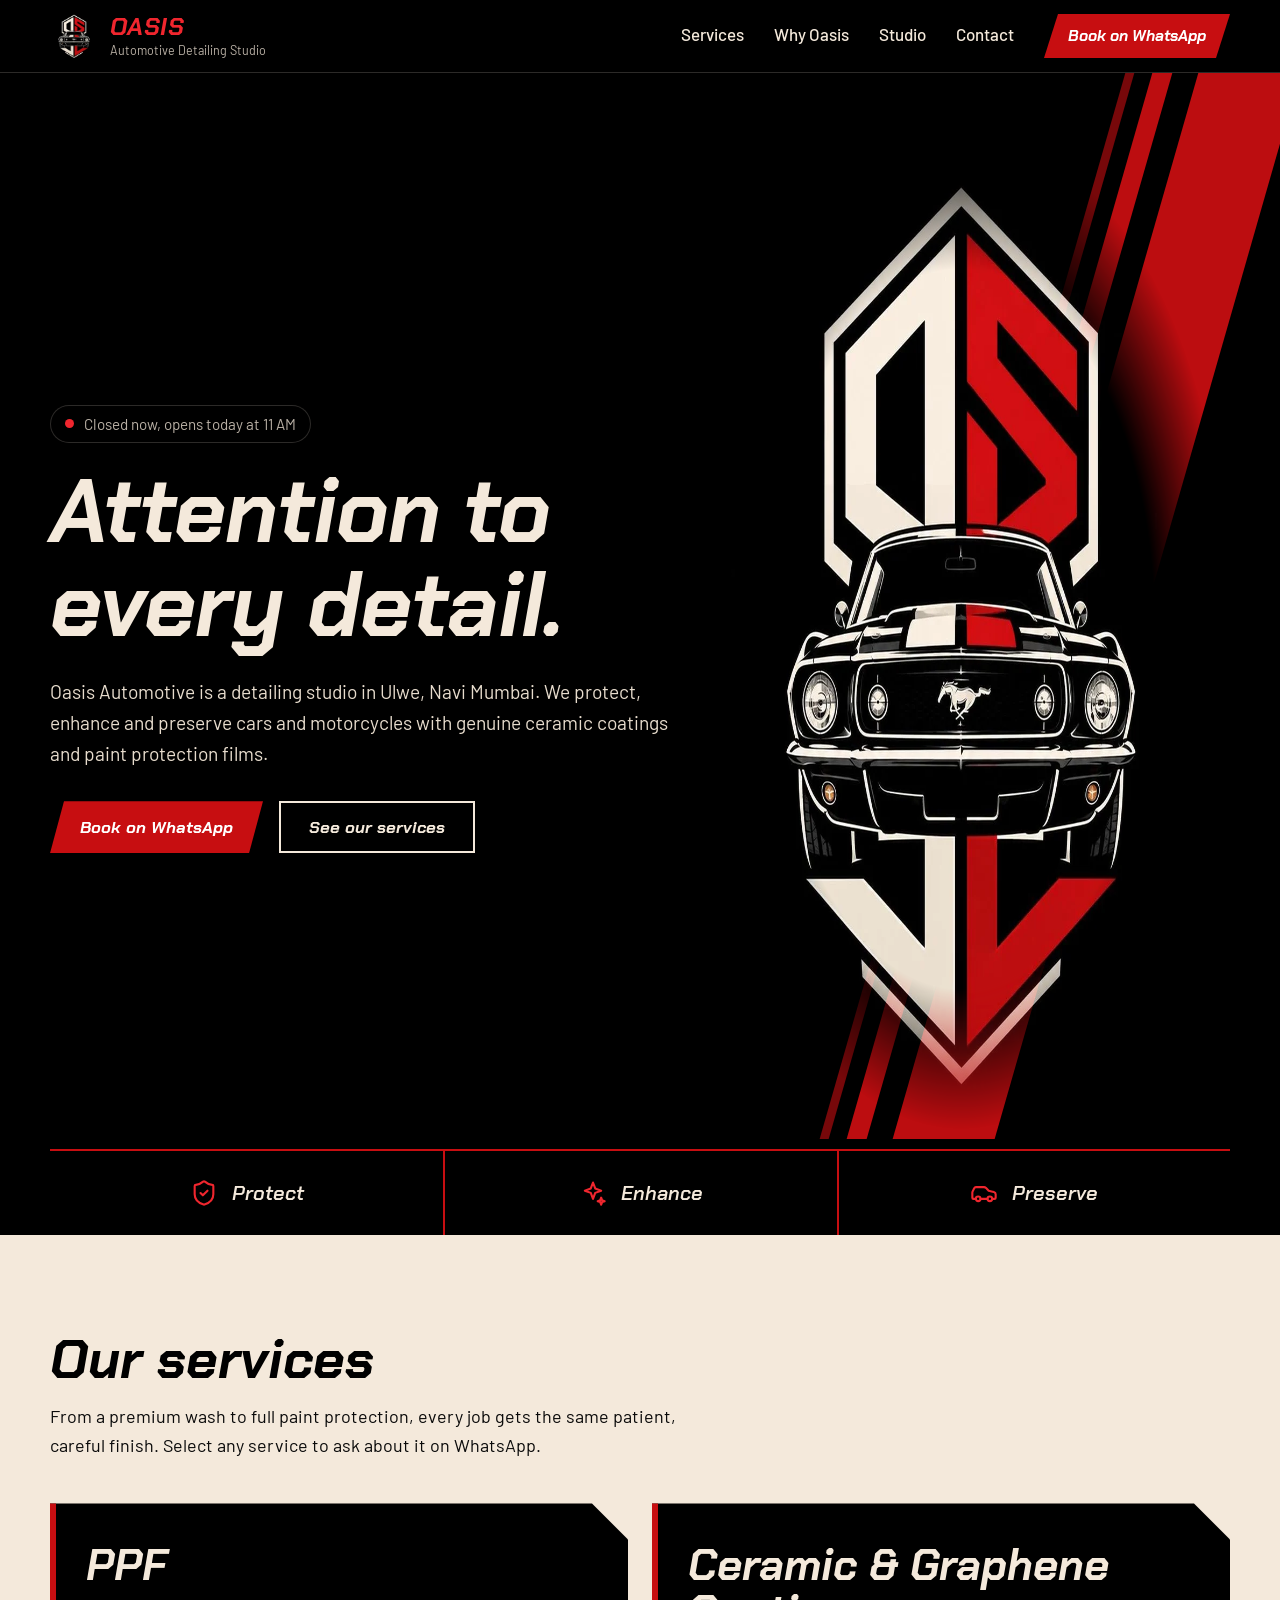
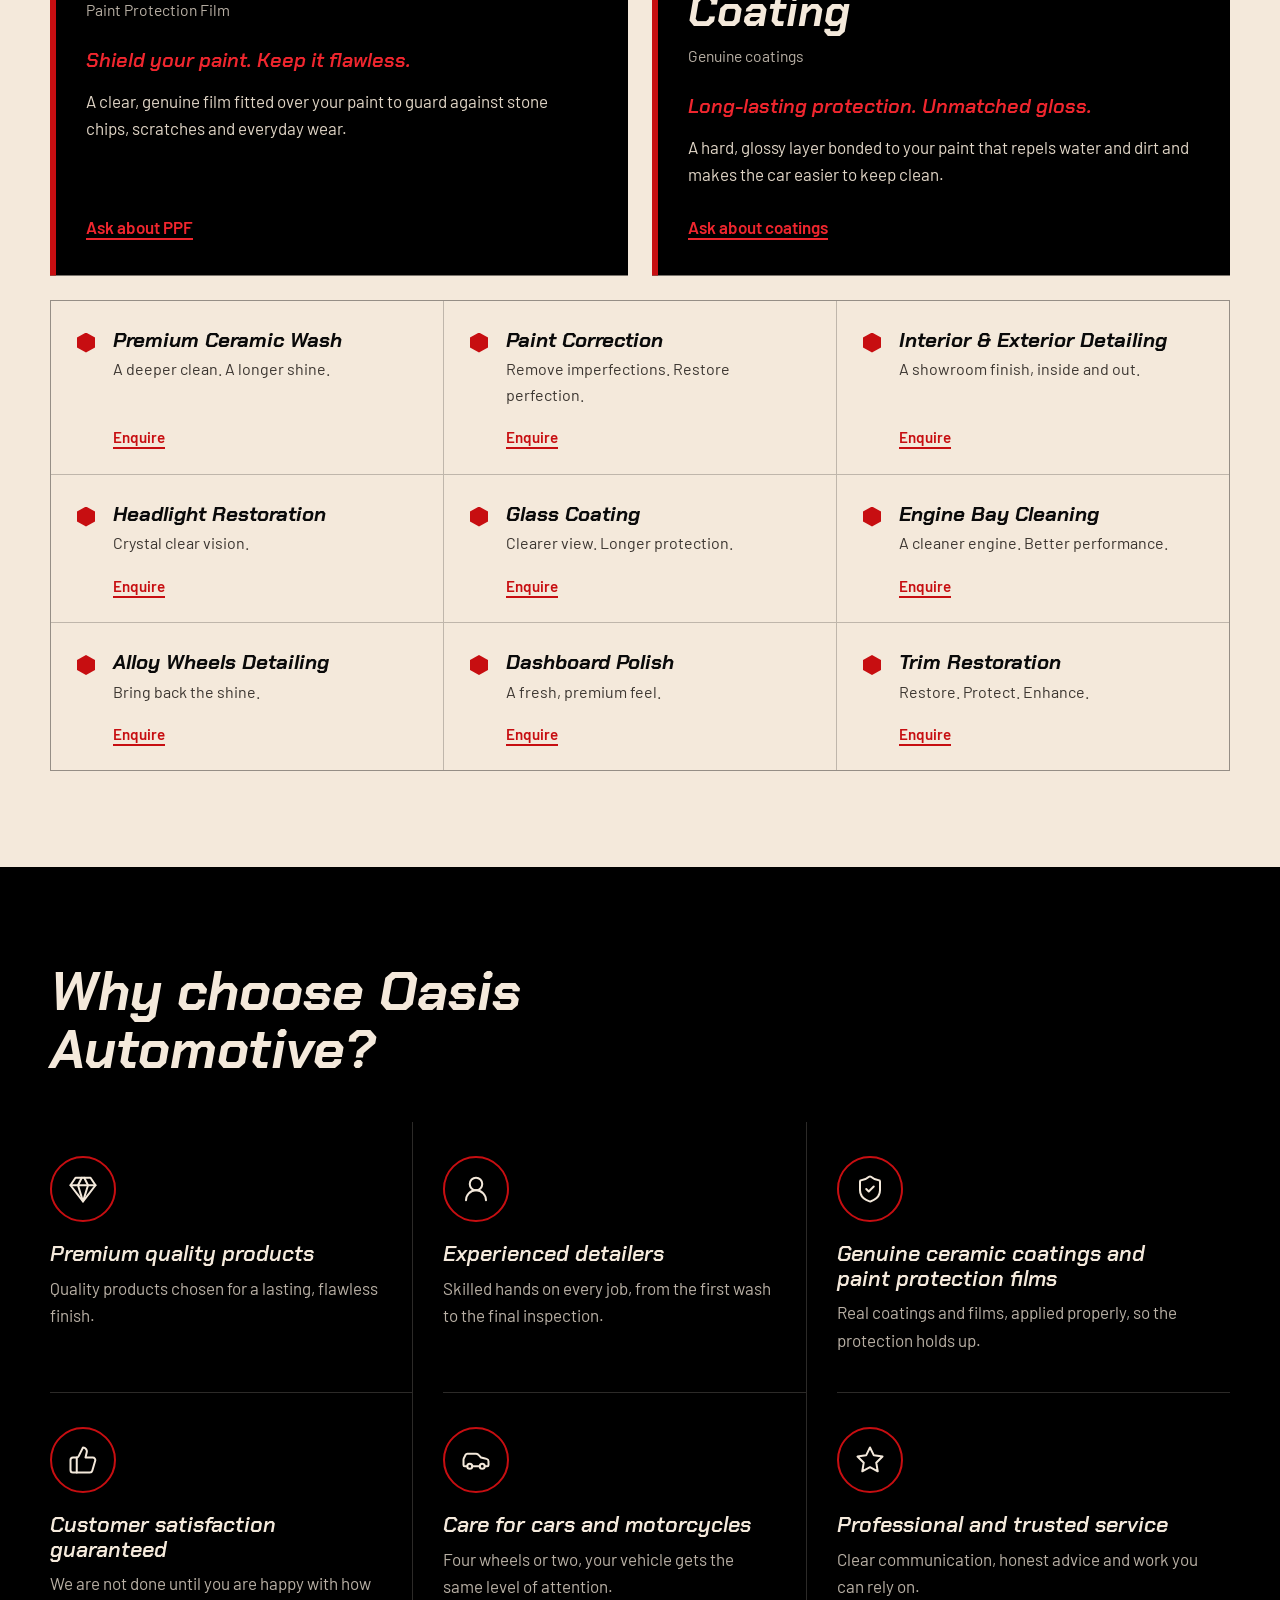
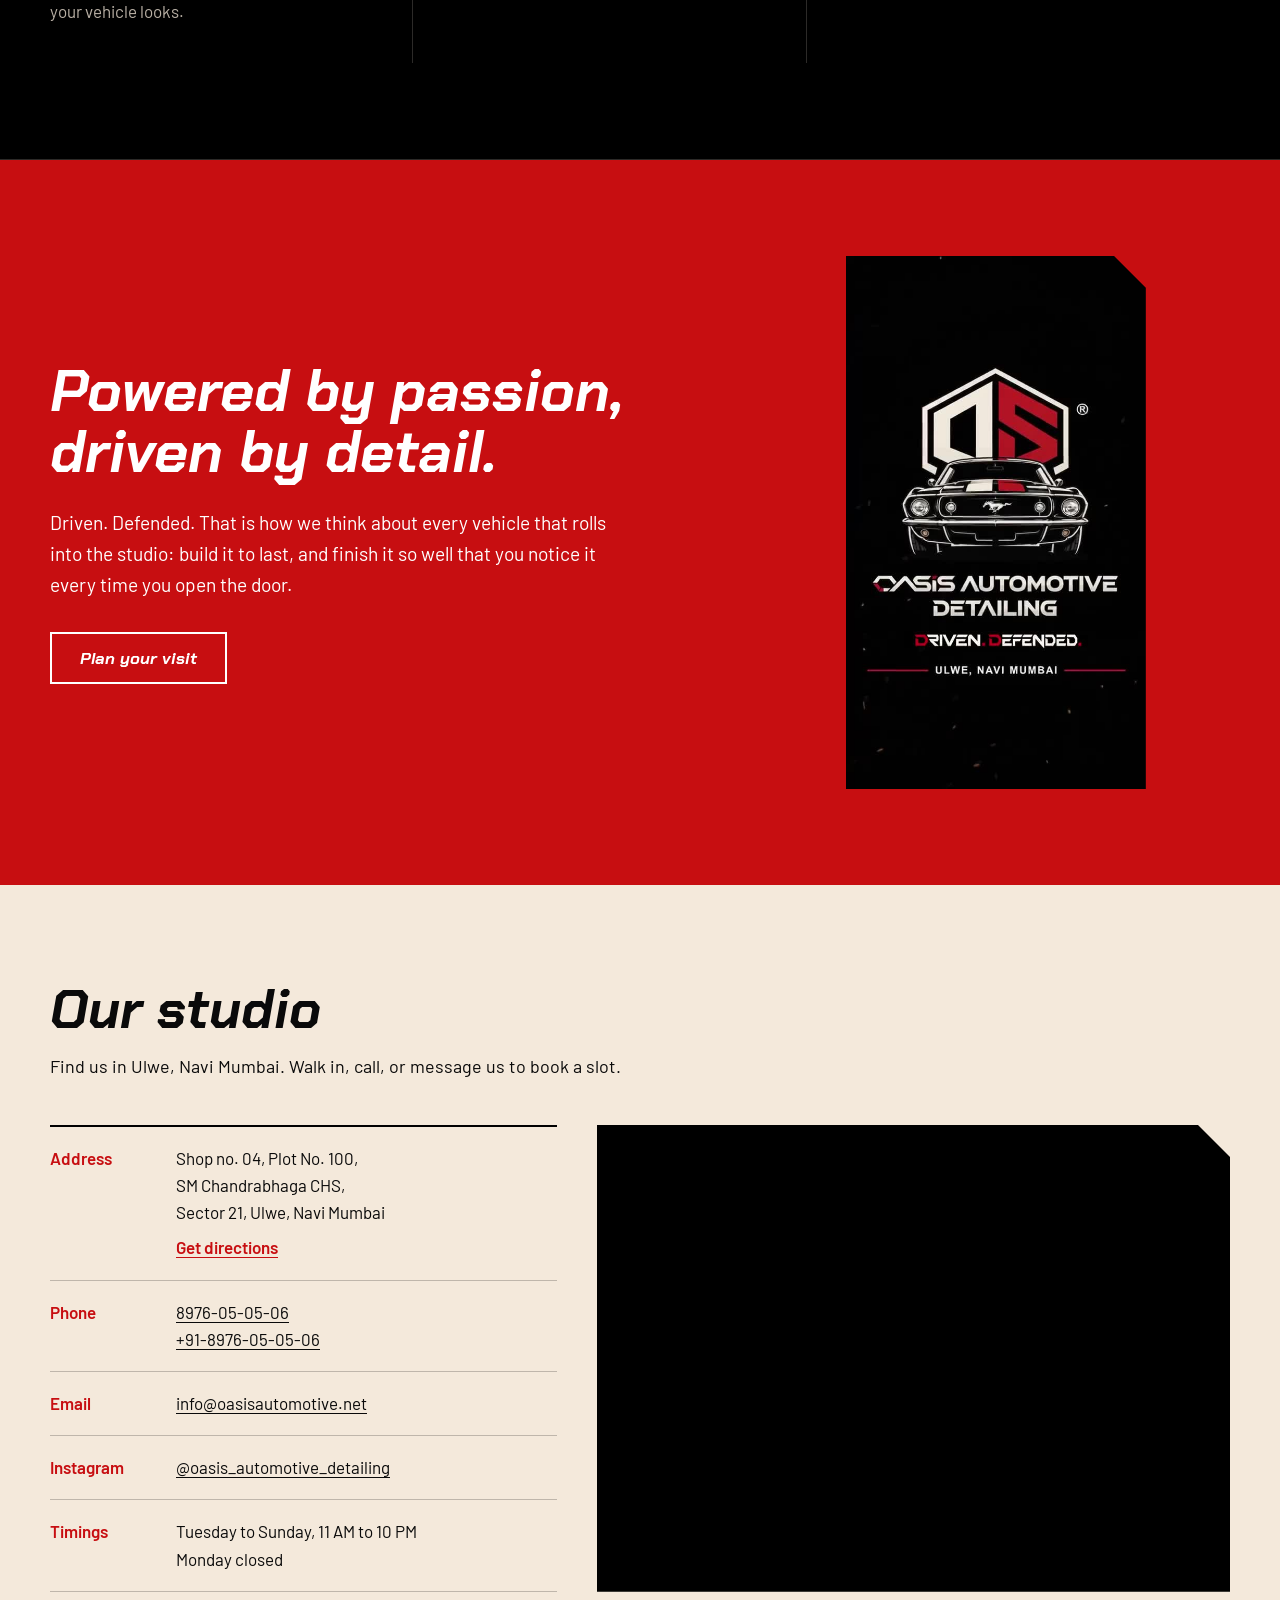
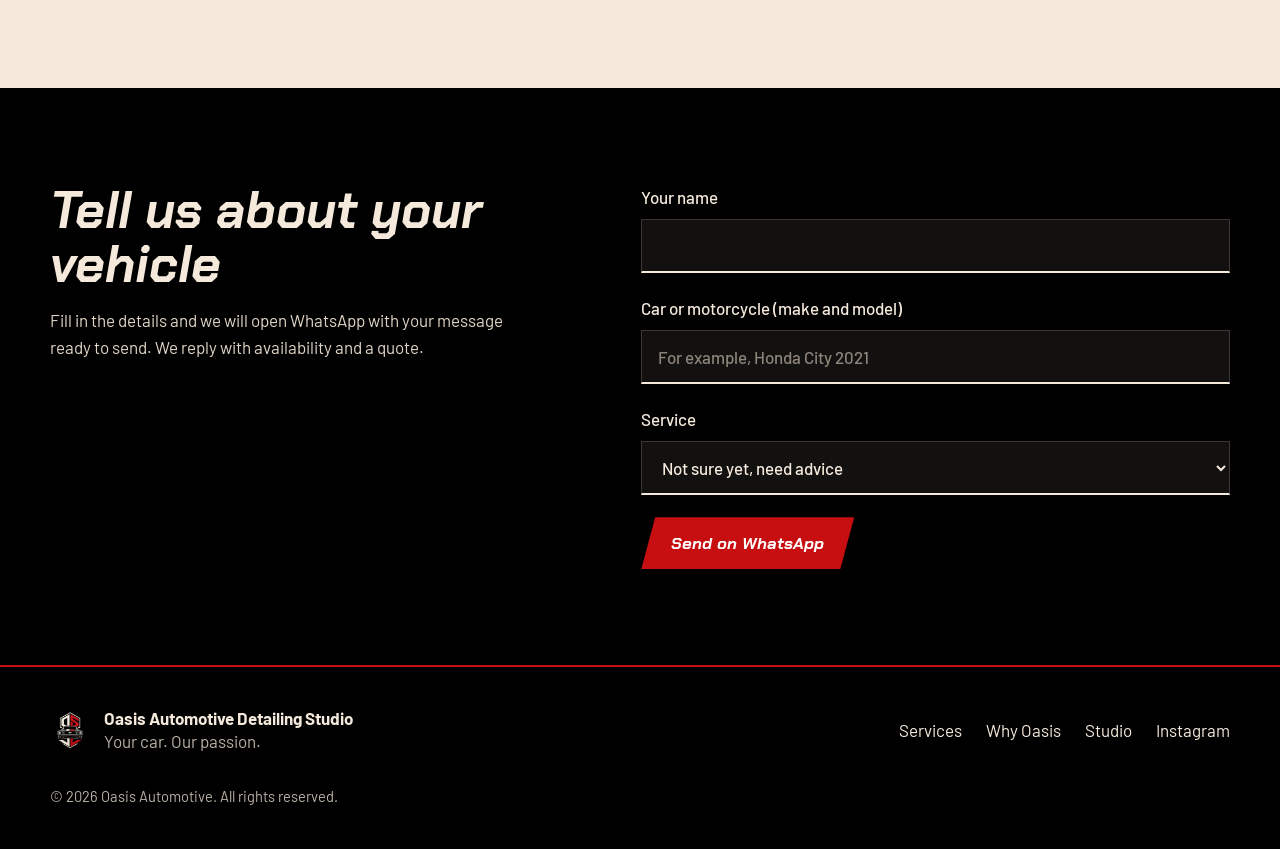
==== index.html @ e8b64944 "Launch Oasis Automotive website" ====
<!DOCTYPE html>
<html lang="en">
<head>
<meta charset="utf-8">
<meta name="viewport" content="width=device-width, initial-scale=1">
<title>Oasis Automotive Detailing Studio | PPF, Ceramic Coating &amp; Car Detailing in Ulwe, Navi Mumbai</title>
<meta name="description" content="Oasis Automotive is a car and motorcycle detailing studio in Ulwe, Navi Mumbai. Paint protection film, ceramic and graphene coating, paint correction, premium ceramic wash and more.">
<meta name="theme-color" content="#000000">
<link rel="canonical" href="https://ecomaura.github.io/oasisauto/">

<meta property="og:type" content="website">
<meta property="og:title" content="Oasis Automotive Detailing Studio, Ulwe, Navi Mumbai">
<meta property="og:description" content="Driven. Defended. PPF, ceramic and graphene coating, paint correction and complete car detailing.">
<meta property="og:image" content="https://ecomaura.github.io/oasisauto/assets/og-image.jpg">
<meta property="og:url" content="https://ecomaura.github.io/oasisauto/">
<meta name="twitter:card" content="summary_large_image">

<link rel="icon" href="favicon.ico" sizes="48x48">
<link rel="icon" type="image/png" sizes="32x32" href="assets/icon-32.png">
<link rel="apple-touch-icon" href="assets/icon-180.png">

<link rel="preconnect" href="https://fonts.googleapis.com">
<link rel="preconnect" href="https://fonts.gstatic.com" crossorigin>
<link href="https://fonts.googleapis.com/css2?family=Barlow:wght@400;500;600&family=Chakra+Petch:ital,wght@0,600;0,700;1,600;1,700&display=swap" rel="stylesheet">
<link rel="stylesheet" href="css/style.css">

<script type="application/ld+json">
{
  "@context": "https://schema.org",
  "@type": "AutoRepair",
  "name": "Oasis Automotive Detailing Studio",
  "image": "https://ecomaura.github.io/oasisauto/assets/og-image.jpg",
  "url": "https://ecomaura.github.io/oasisauto/",
  "telephone": "+918976050506",
  "email": "info@oasisautomotive.net",
  "slogan": "Driven. Defended.",
  "address": {
    "@type": "PostalAddress",
    "streetAddress": "Shop no. 04, Plot No. 100, SM Chandrabhaga CHS, Sector 21",
    "addressLocality": "Ulwe, Navi Mumbai",
    "addressCountry": "IN"
  },
  "openingHoursSpecification": [{
    "@type": "OpeningHoursSpecification",
    "dayOfWeek": ["Tuesday","Wednesday","Thursday","Friday","Saturday","Sunday"],
    "opens": "11:00",
    "closes": "22:00"
  }],
  "sameAs": ["https://www.instagram.com/oasis_automotive_detailing"]
}
</script>
</head>

<body>
<a class="skip" href="#main">Skip to content</a>

<header class="site-header" id="top">
  <div class="wrap bar">
    <a class="brand" href="#top" aria-label="Oasis Automotive Detailing Studio, home">
      <img src="assets/logo-mark.webp" width="48" height="48" alt="">
      <span class="brand-text">
        <span class="brand-name">Oasis</span>
        <span class="brand-sub">Automotive Detailing Studio</span>
      </span>
    </a>

    <button class="menu-btn" aria-expanded="false" aria-controls="nav">
      <span class="sr">Menu</span><i></i><i></i><i></i>
    </button>

    <nav id="nav" class="nav" aria-label="Main">
      <a href="#services">Services</a>
      <a href="#why">Why Oasis</a>
      <a href="#studio">Studio</a>
      <a href="#contact">Contact</a>
      <a class="btn btn-red btn-sm" data-wa href="https://wa.me/918976050506">Book on WhatsApp</a>
    </nav>
  </div>
</header>

<main id="main">

<!-- HERO -->
<section class="hero">
  <div class="hero-stripes" aria-hidden="true"><i></i><i></i><i></i></div>
  <div class="wrap hero-grid">
    <div class="hero-copy">
      <p class="status" id="status" aria-live="polite"><span class="dot"></span><span id="status-text">Tue to Sun, 11 AM to 10 PM</span></p>
      <h1>Attention to every detail.</h1>
      <p class="lead">Oasis Automotive is a detailing studio in Ulwe, Navi Mumbai. We protect, enhance and preserve cars and motorcycles with genuine ceramic coatings and paint protection films.</p>
      <div class="cta-row">
        <a class="btn btn-red" data-wa href="https://wa.me/918976050506">Book on WhatsApp</a>
        <a class="btn btn-ghost" href="#services">See our services</a>
      </div>
    </div>
    <div class="hero-art">
      <img src="assets/logo-vertical.webp" width="1000" height="1000" alt="Oasis Automotive logo: the letters O and S in a hexagon above a classic muscle car" fetchpriority="high">
    </div>
  </div>

  <div class="wrap">
    <ul class="pillars" aria-label="What we do">
      <li><svg viewBox="0 0 24 24" aria-hidden="true"><path d="M20 13c0 5-3.5 7.5-7.66 8.95a1 1 0 0 1-.67-.01C7.5 20.5 4 18 4 13V6a1 1 0 0 1 1-1c2 0 4.5-1.2 6.24-2.72a1.17 1.17 0 0 1 1.52 0C14.51 3.81 17 5 19 5a1 1 0 0 1 1 1z"/><path d="m9 12 2 2 4-4"/></svg>Protect</li>
      <li><svg viewBox="0 0 24 24" aria-hidden="true"><path d="M12 3l1.9 5.1L19 10l-5.1 1.9L12 17l-1.9-5.1L5 10l5.1-1.9z"/><path d="M19 16l.8 2.2L22 19l-2.2.8L19 22l-.8-2.2L16 19l2.2-.8z"/></svg>Enhance</li>
      <li><svg viewBox="0 0 24 24" aria-hidden="true"><path d="M19 17h2c.6 0 1-.4 1-1v-3c0-.9-.7-1.7-1.5-1.9C18.7 10.6 16 10 16 10s-1.3-1.4-2.2-2.3c-.5-.4-1.1-.7-1.8-.7H5c-.6 0-1.1.4-1.4.9l-1.4 2.9A3.7 3.7 0 0 0 2 12v4c0 .6.4 1 1 1h2"/><circle cx="7" cy="17" r="2"/><circle cx="17" cy="17" r="2"/><path d="M9 17h6"/></svg>Preserve</li>
    </ul>
  </div>
</section>

<!-- SERVICES -->
<section class="services" id="services">
  <div class="wrap">
    <div class="section-head">
      <h2>Our services</h2>
      <p>From a premium wash to full paint protection, every job gets the same patient, careful finish. Select any service to ask about it on WhatsApp.</p>
    </div>

    <div class="flagships">
      <a class="flag" data-service="PPF (Paint Protection Film)" href="https://wa.me/918976050506">
        <h3>PPF</h3>
        <p class="flag-sub">Paint Protection Film</p>
        <p class="flag-tag">Shield your paint. Keep it flawless.</p>
        <p class="flag-body">A clear, genuine film fitted over your paint to guard against stone chips, scratches and everyday wear.</p>
        <span class="enquire">Ask about PPF</span>
      </a>
      <a class="flag" data-service="Ceramic & Graphene Coating" href="https://wa.me/918976050506">
        <h3>Ceramic &amp; Graphene Coating</h3>
        <p class="flag-sub">Genuine coatings</p>
        <p class="flag-tag">Long-lasting protection. Unmatched gloss.</p>
        <p class="flag-body">A hard, glossy layer bonded to your paint that repels water and dirt and makes the car easier to keep clean.</p>
        <span class="enquire">Ask about coatings</span>
      </a>
    </div>

    <ul class="svc-list">
      <li><a data-service="Premium Ceramic Wash" href="https://wa.me/918976050506"><span class="hex"></span><span class="svc-name">Premium Ceramic Wash</span><span class="svc-tag">A deeper clean. A longer shine.</span><span class="enquire">Enquire</span></a></li>
      <li><a data-service="Paint Correction" href="https://wa.me/918976050506"><span class="hex"></span><span class="svc-name">Paint Correction</span><span class="svc-tag">Remove imperfections. Restore perfection.</span><span class="enquire">Enquire</span></a></li>
      <li><a data-service="Interior & Exterior Detailing" href="https://wa.me/918976050506"><span class="hex"></span><span class="svc-name">Interior &amp; Exterior Detailing</span><span class="svc-tag">A showroom finish, inside and out.</span><span class="enquire">Enquire</span></a></li>
      <li><a data-service="Headlight Restoration" href="https://wa.me/918976050506"><span class="hex"></span><span class="svc-name">Headlight Restoration</span><span class="svc-tag">Crystal clear vision.</span><span class="enquire">Enquire</span></a></li>
      <li><a data-service="Glass Coating" href="https://wa.me/918976050506"><span class="hex"></span><span class="svc-name">Glass Coating</span><span class="svc-tag">Clearer view. Longer protection.</span><span class="enquire">Enquire</span></a></li>
      <li><a data-service="Engine Bay Cleaning" href="https://wa.me/918976050506"><span class="hex"></span><span class="svc-name">Engine Bay Cleaning</span><span class="svc-tag">A cleaner engine. Better performance.</span><span class="enquire">Enquire</span></a></li>
      <li><a data-service="Alloy Wheels Detailing" href="https://wa.me/918976050506"><span class="hex"></span><span class="svc-name">Alloy Wheels Detailing</span><span class="svc-tag">Bring back the shine.</span><span class="enquire">Enquire</span></a></li>
      <li><a data-service="Dashboard Polish" href="https://wa.me/918976050506"><span class="hex"></span><span class="svc-name">Dashboard Polish</span><span class="svc-tag">A fresh, premium feel.</span><span class="enquire">Enquire</span></a></li>
      <li><a data-service="Trim Restoration" href="https://wa.me/918976050506"><span class="hex"></span><span class="svc-name">Trim Restoration</span><span class="svc-tag">Restore. Protect. Enhance.</span><span class="enquire">Enquire</span></a></li>
    </ul>
  </div>
</section>

<!-- WHY -->
<section class="why" id="why">
  <div class="wrap">
    <div class="section-head on-dark">
      <h2>Why choose Oasis Automotive?</h2>
    </div>
    <ul class="why-grid">
      <li>
        <span class="ico"><svg viewBox="0 0 24 24" aria-hidden="true"><path d="M6 3h12l4 6-10 13L2 9Z"/><path d="M11 3 8 9l4 13 4-13-3-6"/><path d="M2 9h20"/></svg></span>
        <h3>Premium quality products</h3>
        <p>Quality products chosen for a lasting, flawless finish.</p>
      </li>
      <li>
        <span class="ico"><svg viewBox="0 0 24 24" aria-hidden="true"><circle cx="12" cy="8" r="5"/><path d="M20 21a8 8 0 0 0-16 0"/></svg></span>
        <h3>Experienced detailers</h3>
        <p>Skilled hands on every job, from the first wash to the final inspection.</p>
      </li>
      <li>
        <span class="ico"><svg viewBox="0 0 24 24" aria-hidden="true"><path d="M20 13c0 5-3.5 7.5-7.66 8.95a1 1 0 0 1-.67-.01C7.5 20.5 4 18 4 13V6a1 1 0 0 1 1-1c2 0 4.5-1.2 6.24-2.72a1.17 1.17 0 0 1 1.52 0C14.51 3.81 17 5 19 5a1 1 0 0 1 1 1z"/><path d="m9 12 2 2 4-4"/></svg></span>
        <h3>Genuine ceramic coatings and paint protection films</h3>
        <p>Real coatings and films, applied properly, so the protection holds up.</p>
      </li>
      <li>
        <span class="ico"><svg viewBox="0 0 24 24" aria-hidden="true"><path d="M7 10v12"/><path d="M15 5.88 14 10h5.83a2 2 0 0 1 1.92 2.56l-2.33 8A2 2 0 0 1 17.5 22H4a2 2 0 0 1-2-2v-8a2 2 0 0 1 2-2h2.76a2 2 0 0 0 1.79-1.11L12 2a3.13 3.13 0 0 1 3 3.88Z"/></svg></span>
        <h3>Customer satisfaction guaranteed</h3>
        <p>We are not done until you are happy with how your vehicle looks.</p>
      </li>
      <li>
        <span class="ico"><svg viewBox="0 0 24 24" aria-hidden="true"><path d="M19 17h2c.6 0 1-.4 1-1v-3c0-.9-.7-1.7-1.5-1.9C18.7 10.6 16 10 16 10s-1.3-1.4-2.2-2.3c-.5-.4-1.1-.7-1.8-.7H5c-.6 0-1.1.4-1.4.9l-1.4 2.9A3.7 3.7 0 0 0 2 12v4c0 .6.4 1 1 1h2"/><circle cx="7" cy="17" r="2"/><circle cx="17" cy="17" r="2"/><path d="M9 17h6"/></svg></span>
        <h3>Care for cars and motorcycles</h3>
        <p>Four wheels or two, your vehicle gets the same level of attention.</p>
      </li>
      <li>
        <span class="ico"><svg viewBox="0 0 24 24" aria-hidden="true"><polygon points="12 2 15.09 8.26 22 9.27 17 14.14 18.18 21.02 12 17.77 5.82 21.02 7 14.14 2 9.27 8.91 8.26 12 2"/></svg></span>
        <h3>Professional and trusted service</h3>
        <p>Clear communication, honest advice and work you can rely on.</p>
      </li>
    </ul>
  </div>
</section>

<!-- BRAND STATEMENT -->
<section class="statement">
  <div class="wrap statement-grid">
    <div>
      <h2>Powered by passion,<br>driven by detail.</h2>
      <p>Driven. Defended. That is how we think about every vehicle that rolls into the studio: build it to last, and finish it so well that you notice it every time you open the door.</p>
      <a class="btn btn-ghost" href="#contact">Plan your visit</a>
    </div>
    <div class="reel">
      <video id="reel" muted loop playsinline preload="metadata" poster="assets/reel-poster.jpg" aria-label="Oasis Automotive animated logo">
        <source src="assets/brand-reel.mp4" type="video/mp4">
      </video>
    </div>
  </div>
</section>

<!-- STUDIO + CONTACT -->
<section class="studio" id="studio">
  <div class="wrap">
    <div class="section-head">
      <h2>Our studio</h2>
      <p>Find us in Ulwe, Navi Mumbai. Walk in, call, or message us to book a slot.</p>
    </div>

    <div class="studio-grid">
      <div class="info">
        <dl>
          <div>
            <dt>Address</dt>
            <dd>Shop no. 04, Plot No. 100,<br>SM Chandrabhaga CHS,<br>Sector 21, Ulwe, Navi Mumbai<br>
              <a class="text-link" href="https://www.google.com/maps/search/?api=1&amp;query=SM+Chandrabhaga+CHS+Sector+21+Ulwe+Navi+Mumbai" target="_blank" rel="noopener">Get directions</a></dd>
          </div>
          <div>
            <dt>Phone</dt>
            <dd><a href="tel:+918976050506">8976-05-05-06</a><br><a href="tel:+918976050506">+91-8976-05-05-06</a></dd>
          </div>
          <div>
            <dt>Email</dt>
            <dd><a href="mailto:info@oasisautomotive.net">info@oasisautomotive.net</a></dd>
          </div>
          <div>
            <dt>Instagram</dt>
            <dd><a href="https://www.instagram.com/oasis_automotive_detailing" target="_blank" rel="noopener">@oasis_automotive_detailing</a></dd>
          </div>
          <div>
            <dt>Timings</dt>
            <dd>Tuesday to Sunday, 11 AM to 10 PM<br>Monday closed</dd>
          </div>
        </dl>
      </div>

      <div class="map">
        <iframe title="Map showing Oasis Automotive in Ulwe, Navi Mumbai" loading="lazy" referrerpolicy="no-referrer-when-downgrade"
          src="https://www.google.com/maps?q=SM+Chandrabhaga+CHS,+Sector+21,+Ulwe,+Navi+Mumbai&amp;output=embed"></iframe>
      </div>
    </div>
  </div>
</section>

<section class="contact" id="contact">
  <div class="wrap contact-grid">
    <div>
      <h2>Tell us about your vehicle</h2>
      <p>Fill in the details and we will open WhatsApp with your message ready to send. We reply with availability and a quote.</p>
    </div>
    <form id="enquiry" class="form" novalidate>
      <label>Your name
        <input type="text" name="name" autocomplete="name" required>
      </label>
      <label>Car or motorcycle (make and model)
        <input type="text" name="vehicle" placeholder="For example, Honda City 2021" required>
      </label>
      <label>Service
        <select name="service">
          <option>Not sure yet, need advice</option>
          <option>PPF (Paint Protection Film)</option>
          <option>Ceramic &amp; Graphene Coating</option>
          <option>Premium Ceramic Wash</option>
          <option>Paint Correction</option>
          <option>Interior &amp; Exterior Detailing</option>
          <option>Headlight Restoration</option>
          <option>Glass Coating</option>
          <option>Engine Bay Cleaning</option>
          <option>Alloy Wheels Detailing</option>
          <option>Dashboard Polish</option>
          <option>Trim Restoration</option>
        </select>
      </label>
      <p class="form-error" id="form-error" role="alert" hidden>Please enter your name and your vehicle.</p>
      <button class="btn btn-red" type="submit">Send on WhatsApp</button>
    </form>
  </div>
</section>

</main>

<footer class="site-footer">
  <div class="wrap foot">
    <div class="foot-brand">
      <img src="assets/logo-mark.webp" width="40" height="40" alt="">
      <p><strong>Oasis Automotive Detailing Studio</strong><br>Your car. Our passion.</p>
    </div>
    <p class="foot-links">
      <a href="#services">Services</a>
      <a href="#why">Why Oasis</a>
      <a href="#studio">Studio</a>
      <a href="https://www.instagram.com/oasis_automotive_detailing" target="_blank" rel="noopener">Instagram</a>
    </p>
    <p class="copy">&copy; <span id="year">2026</span> Oasis Automotive. All rights reserved.</p>
  </div>
</footer>

<!-- Mobile quick actions -->
<div class="quickbar">
  <a href="tel:+918976050506">Call</a>
  <a class="qb-red" data-wa href="https://wa.me/918976050506">WhatsApp</a>
</div>

<script src="js/main.js"></script>
</body>
</html>
---- css/style.css ----
/* Oasis Automotive Detailing Studio
   Palette taken from the logo: black, signal red, bone. */

:root {
  --black: #000;
  --surface: #131010;
  --bone: #f4e9db;
  --red: #c70e11;
  --red-hot: #f0262e;
  --ash: #b9b0a5;
  --line: rgba(244, 233, 219, 0.18);
  --ink-line: rgba(0, 0, 0, 0.22);
  --font-display: "Chakra Petch", "Arial Narrow", system-ui, sans-serif;
  --font-body: "Barlow", system-ui, -apple-system, "Segoe UI", sans-serif;
  --wrap: 1180px;
  --header-h: 72px;
}

*, *::before, *::after { box-sizing: border-box; }
html { scroll-behavior: smooth; scroll-padding-top: calc(var(--header-h) + 12px); }
body {
  margin: 0;
  background: var(--black);
  color: var(--bone);
  font-family: var(--font-body);
  font-size: 1.0625rem;
  line-height: 1.6;
  -webkit-font-smoothing: antialiased;
}
img, video, svg { display: block; max-width: 100%; }
a { color: inherit; }
h1, h2, h3 { font-family: var(--font-display); font-style: italic; font-weight: 700; line-height: 1.05; margin: 0; }
p { margin: 0; }
ul { list-style: none; margin: 0; padding: 0; }

:focus-visible { outline: 3px solid var(--red-hot); outline-offset: 3px; }
.sr { position: absolute; width: 1px; height: 1px; overflow: hidden; clip: rect(0 0 0 0); white-space: nowrap; }
.skip {
  position: absolute; left: 12px; top: -60px; z-index: 100;
  background: var(--bone); color: #000; padding: 10px 16px; font-weight: 600; text-decoration: none;
}
.skip:focus { top: 12px; }

.wrap { width: min(var(--wrap), 100% - 40px); margin-inline: auto; }

/* Buttons */
.btn {
  display: inline-flex; align-items: center; justify-content: center;
  min-height: 52px; padding: 0 28px;
  font-family: var(--font-display); font-style: italic; font-weight: 700; font-size: 1.05rem;
  text-decoration: none; cursor: pointer; border: 2px solid transparent;
  clip-path: polygon(14px 0, 100% 0, calc(100% - 14px) 100%, 0 100%);
  transition: background-color .18s, color .18s, border-color .18s;
}
.btn-sm { min-height: 44px; padding: 0 22px; font-size: .98rem; }
.btn-red { background: var(--red); color: #fff; }
.btn-red:hover { background: var(--red-hot); }
.btn-ghost {
  background: transparent; color: var(--bone);
  border-color: var(--bone); clip-path: none;
}
.btn-ghost:hover { background: var(--bone); color: #000; }
.statement .btn-ghost { color: #fff; border-color: #fff; }
.statement .btn-ghost:hover { background: #fff; color: var(--red); }

/* Header */
.site-header {
  position: sticky; top: 0; z-index: 50;
  background: rgba(0, 0, 0, 0.92);
  backdrop-filter: blur(8px);
  border-bottom: 1px solid var(--line);
}
.bar { display: flex; align-items: center; justify-content: space-between; height: var(--header-h); }
.brand { display: flex; align-items: center; gap: 12px; text-decoration: none; }
.brand img { border-radius: 4px; }
.brand-text { display: flex; flex-direction: column; line-height: 1; }
.brand-name {
  font-family: var(--font-display); font-style: italic; font-weight: 700;
  font-size: 1.55rem; color: var(--red-hot); letter-spacing: .02em; text-transform: uppercase;
}
.brand-sub { font-size: .78rem; color: var(--ash); margin-top: 4px; }

.nav { display: flex; align-items: center; gap: 30px; }
.nav a:not(.btn) { text-decoration: none; font-weight: 500; padding: 6px 0; border-bottom: 2px solid transparent; }
.nav a:not(.btn):hover { border-bottom-color: var(--red-hot); }

.menu-btn { display: none; background: none; border: 0; padding: 12px; cursor: pointer; }
.menu-btn i { display: block; width: 26px; height: 2px; background: var(--bone); margin: 6px 0; transition: transform .2s, opacity .2s; }
.menu-btn[aria-expanded="true"] i:nth-child(2) { transform: translateY(8px) rotate(45deg); }
.menu-btn[aria-expanded="true"] i:nth-child(3) { opacity: 0; }
.menu-btn[aria-expanded="true"] i:nth-child(4) { transform: translateY(-8px) rotate(-45deg); }

/* Hero */
.hero { position: relative; overflow: hidden; padding-top: 56px; }
.hero-stripes { position: absolute; inset: 0 0 96px 0; overflow: hidden; pointer-events: none; }
.hero-stripes i {
  position: absolute; top: -10%; bottom: -10%; right: 0;
  transform: skewX(-16deg); transform-origin: top right;
  background: var(--red);
}
.hero-stripes i:nth-child(1) { width: 8vw; right: -4vw; opacity: .95; }
.hero-stripes i:nth-child(2) { width: 1.6vw; right: 6vw; opacity: .95; }
.hero-stripes i:nth-child(3) { width: .7vw; right: 9vw; opacity: .6; }
.hero-grid {
  position: relative;
  display: grid; grid-template-columns: 1.15fr 1fr; align-items: center; gap: 24px;
  min-height: min(640px, 76vh);
}
.hero-copy h1 { font-size: clamp(2.9rem, 7vw, 6rem); letter-spacing: -.01em; margin-bottom: 24px; }
.lead { font-size: 1.2rem; max-width: 34em; color: #e7dccd; margin-bottom: 32px; }
.cta-row { display: flex; flex-wrap: wrap; gap: 16px; }

.status {
  display: inline-flex; align-items: center; gap: 10px;
  font-size: .95rem; color: var(--ash); margin-bottom: 22px;
  padding: 6px 14px; border: 1px solid var(--line); border-radius: 100px; background: rgba(0,0,0,.6);
}
.status .dot { width: 9px; height: 9px; border-radius: 50%; background: var(--ash); }
.status.open .dot { background: #3ddc84; box-shadow: 0 0 0 4px rgba(61, 220, 132, .18); }
.status.closed .dot { background: var(--red-hot); }

.hero-art img {
  width: min(560px, 100%); margin-inline: auto;
  -webkit-mask-image: radial-gradient(closest-side, #000 72%, transparent 100%);
          mask-image: radial-gradient(closest-side, #000 72%, transparent 100%);
}

.pillars {
  position: relative;
  display: grid; grid-template-columns: repeat(3, 1fr);
  margin-top: 20px; border-top: 2px solid var(--red);
}
.pillars li {
  display: flex; align-items: center; justify-content: center; gap: 14px;
  padding: 26px 12px;
  font-family: var(--font-display); font-style: italic; font-weight: 600; font-size: 1.25rem;
}
.pillars li + li { border-left: 2px solid var(--red); }
.pillars svg { width: 28px; height: 28px; fill: none; stroke: var(--red-hot); stroke-width: 1.8; stroke-linecap: round; stroke-linejoin: round; flex: none; }

/* Section heads */
section { scroll-margin-top: var(--header-h); }
.section-head { max-width: 40rem; margin-bottom: 44px; }
.section-head h2 { font-size: clamp(2.2rem, 4.6vw, 3.4rem); margin-bottom: 14px; }
.section-head p { font-size: 1.12rem; }

/* Services */
.services { background: var(--bone); color: #0a0a0a; padding: 96px 0; }
.services .section-head h2 { color: #000; }

.flagships { display: grid; grid-template-columns: 1fr 1fr; gap: 24px; margin-bottom: 24px; }
.flag {
  position: relative; display: flex; flex-direction: column;
  background: #000; color: var(--bone); text-decoration: none;
  padding: 40px 36px 34px;
  clip-path: polygon(0 0, calc(100% - 36px) 0, 100% 36px, 100% 100%, 0 100%);
  transition: background-color .2s;
}
.flag::before { content: ""; position: absolute; left: 0; top: 0; bottom: 0; width: 6px; background: var(--red); }
.flag:hover { background: #1b1010; }
.flag h3 { font-size: clamp(2rem, 3.4vw, 2.8rem); margin-bottom: 8px; }
.flag-sub { color: var(--ash); font-size: .98rem; margin-bottom: 22px; }
.flag-tag { font-family: var(--font-display); font-style: italic; font-weight: 600; font-size: 1.25rem; color: var(--red-hot); margin-bottom: 12px; }
.flag-body { color: #e0d5c6; max-width: 30em; margin-bottom: 26px; }
.enquire { margin-top: auto; font-weight: 600; color: var(--red-hot); text-decoration: underline; text-underline-offset: 4px; text-decoration-thickness: 2px; }

.svc-list {
  display: grid; grid-template-columns: repeat(3, 1fr); gap: 1px;
  background: var(--ink-line); border: 1px solid var(--ink-line);
}
.svc-list li { background: var(--bone); }
.svc-list a {
  position: relative; display: grid; grid-template-columns: 22px 1fr; column-gap: 14px; row-gap: 4px; grid-template-rows: auto 1fr auto;
  height: 100%; padding: 28px 26px 24px; text-decoration: none; color: #0a0a0a;
  transition: background-color .18s, color .18s;
}
.hex {
  grid-row: 1 / span 2; width: 18px; height: 20px; margin-top: 4px; background: var(--red);
  clip-path: polygon(50% 0, 100% 25%, 100% 75%, 50% 100%, 0 75%, 0 25%);
}
.svc-name { font-family: var(--font-display); font-style: italic; font-weight: 700; font-size: 1.28rem; line-height: 1.15; }
.svc-tag { grid-column: 2; color: #3b3530; font-size: 1rem; }
.svc-list .enquire { grid-column: 2; align-self: end; margin-top: 14px; font-size: .95rem; color: var(--red); }
.svc-list a:hover { background: #000; color: var(--bone); }
.svc-list a:hover .svc-tag { color: #d9cfc1; }
.svc-list a:hover .enquire { color: var(--red-hot); }

/* Why */
.why { padding: 96px 0; border-bottom: 1px solid var(--line); }
.why-grid { display: grid; grid-template-columns: repeat(3, 1fr); }
.why-grid li { padding: 34px 30px 38px 0; margin-right: 30px; border-right: 1px solid var(--line); }
.why-grid li:nth-child(3n) { border-right: 0; margin-right: 0; }
.why-grid li:nth-child(n+4) { border-top: 1px solid var(--line); }
.ico {
  display: grid; place-items: center; width: 66px; height: 66px; margin-bottom: 20px;
  border: 2px solid var(--red); border-radius: 50%;
}
.ico svg { width: 30px; height: 30px; fill: none; stroke: var(--bone); stroke-width: 1.6; stroke-linecap: round; stroke-linejoin: round; }
.why-grid h3 { font-size: 1.35rem; margin-bottom: 8px; font-weight: 600; line-height: 1.15; }
.why-grid p { color: var(--ash); max-width: 24em; }

/* Statement */
.statement { background: var(--red); color: #fff; padding: 96px 0; overflow: hidden; }
.statement-grid { display: grid; grid-template-columns: 1.4fr 1fr; align-items: center; gap: 56px; }
.statement h2 { font-size: clamp(2.3rem, 4.6vw, 3.8rem); margin-bottom: 24px; }
.statement p { font-size: 1.2rem; max-width: 30em; margin-bottom: 32px; }
.reel {
  justify-self: center; width: min(300px, 100%); aspect-ratio: 9 / 16; background: #000;
  clip-path: polygon(0 0, calc(100% - 32px) 0, 100% 32px, 100% 100%, 0 100%);
}
.reel video { width: 100%; height: 100%; object-fit: cover; }

/* Studio */
.studio { background: var(--bone); color: #0a0a0a; padding: 96px 0; }
.studio-grid { display: grid; grid-template-columns: 1fr 1.25fr; gap: 40px; align-items: stretch; }
.info dl { margin: 0; border-top: 2px solid #000; }
.info dl > div { display: grid; grid-template-columns: 110px 1fr; gap: 16px; padding: 18px 0; border-bottom: 1px solid var(--ink-line); }
.info dt { font-weight: 600; color: var(--red); }
.info dd { margin: 0; }
.info a { text-underline-offset: 3px; }
.text-link { display: inline-block; margin-top: 8px; font-weight: 600; color: var(--red); }
.map { min-height: 380px; background: #000; clip-path: polygon(0 0, calc(100% - 32px) 0, 100% 32px, 100% 100%, 0 100%); }
.map iframe { width: 100%; height: 100%; min-height: 380px; border: 0; filter: grayscale(.85) contrast(1.05); }

/* Contact */
.contact { padding: 96px 0; }
.contact-grid { display: grid; grid-template-columns: 1fr 1.1fr; gap: 56px; align-items: start; }
.contact h2 { font-size: clamp(2.2rem, 4.4vw, 3.2rem); margin-bottom: 16px; }
.contact p { color: #e0d5c6; max-width: 28em; }
.form { display: grid; gap: 22px; }
.form label { display: grid; gap: 8px; font-weight: 500; }
.form input, .form select {
  width: 100%; height: 54px; padding: 0 16px;
  background: var(--surface); color: var(--bone);
  border: 1px solid var(--line); border-bottom: 2px solid var(--bone); border-radius: 0;
  font: inherit;
}
.form input::placeholder { color: #8d857b; }
.form input:focus, .form select:focus { outline: 3px solid var(--red-hot); outline-offset: 2px; }
.form .btn { justify-self: start; }
.form-error { color: #ff7a7f; font-weight: 500; }

/* Footer */
.site-footer { border-top: 2px solid var(--red); padding: 40px 0; }
.foot { display: flex; flex-wrap: wrap; align-items: center; justify-content: space-between; gap: 24px; }
.foot-brand { display: flex; align-items: center; gap: 14px; line-height: 1.35; }
.foot-brand img { border-radius: 4px; }
.foot-brand p { color: var(--ash); }
.foot-brand strong { color: var(--bone); }
.foot-links { display: flex; gap: 24px; flex-wrap: wrap; }
.foot-links a { text-decoration: none; }
.foot-links a:hover { text-decoration: underline; text-underline-offset: 4px; }
.copy { width: 100%; color: var(--ash); font-size: .92rem; padding-top: 8px; }

/* Mobile quick actions */
.quickbar { display: none; }

/* One orchestrated entrance, hero only */
@media (prefers-reduced-motion: no-preference) {
  .hero-stripes i { animation: stripe-in .9s cubic-bezier(.2,.7,.2,1) both; }
  .hero-stripes i:nth-child(2) { animation-delay: .08s; }
  .hero-stripes i:nth-child(3) { animation-delay: .16s; }
  .hero-copy > * { animation: rise .7s cubic-bezier(.2,.7,.2,1) both; }
  .hero-copy > :nth-child(2) { animation-delay: .1s; }
  .hero-copy > :nth-child(3) { animation-delay: .2s; }
  .hero-copy > :nth-child(4) { animation-delay: .3s; }
  .hero-art img { animation: art-in 1s .15s cubic-bezier(.2,.7,.2,1) both; }
}
@keyframes stripe-in { from { transform: translateX(40vw) skewX(-16deg); } }
@keyframes rise { from { opacity: 0; transform: translateY(18px); } }
@keyframes art-in { from { opacity: 0; transform: scale(.94); } }

/* Responsive */
@media (max-width: 980px) {
  .svc-list { grid-template-columns: repeat(2, 1fr); }
  .why-grid { grid-template-columns: repeat(2, 1fr); }
  .why-grid li, .why-grid li:nth-child(3n) { margin-right: 0; padding-right: 24px; border-right: 0; }
  .why-grid li:nth-child(2n+1) { border-right: 1px solid var(--line); margin-right: 24px; }
  .why-grid li:nth-child(n+3) { border-top: 1px solid var(--line); }
  .studio-grid, .contact-grid { grid-template-columns: 1fr; }
}

@media (max-width: 820px) {
  .menu-btn { display: block; margin-right: -12px; }
  .nav {
    position: absolute; left: 0; right: 0; top: var(--header-h);
    flex-direction: column; align-items: stretch; gap: 0;
    background: #000; border-bottom: 1px solid var(--line);
    padding: 8px 20px 24px; display: none;
  }
  .nav.open { display: flex; }
  .nav a:not(.btn) { padding: 16px 0; border-bottom: 1px solid var(--line); font-size: 1.1rem; }
  .nav .btn { margin-top: 20px; }

  .hero { padding-top: 32px; }
  .hero-grid { grid-template-columns: 1fr; min-height: 0; }
  .hero-art { order: -1; }
  .hero-art img { width: min(250px, 66%); margin-top: -8px; margin-bottom: -24px; }
  .hero-stripes i:nth-child(1) { width: 18vw; }
  .hero-stripes i:nth-child(2) { right: 17vw; width: 4vw; }
  .hero-stripes { bottom: auto; height: 330px; }
  .hero-stripes i:nth-child(3) { display: none; }
  .flagships { grid-template-columns: 1fr; }
  .statement-grid { grid-template-columns: 1fr; gap: 40px; }
  .services, .why, .statement, .studio, .contact { padding: 72px 0; }
}

@media (max-width: 600px) {
  body { font-size: 1rem; padding-bottom: 64px; }
  .brand-sub { display: none; }
  .svc-list { grid-template-columns: 1fr; }
  .why-grid { grid-template-columns: 1fr; }
  .why-grid li, .why-grid li:nth-child(n) { margin-right: 0; padding: 28px 0; border-right: 0; }
  .why-grid li + li { border-top: 1px solid var(--line); }
  .pillars li { flex-direction: column; gap: 8px; font-size: 1.05rem; padding: 20px 6px; }
  .info dl > div { grid-template-columns: 1fr; gap: 4px; }
  .flag { padding: 32px 26px 28px; }
  .cta-row .btn { flex: 1 1 100%; }
  .form .btn { justify-self: stretch; }

  .quickbar {
    position: fixed; left: 0; right: 0; bottom: 0; z-index: 60;
    display: grid; grid-template-columns: 1fr 1fr;
    background: #000; border-top: 1px solid var(--line);
    padding-bottom: env(safe-area-inset-bottom, 0);
  }
  .quickbar a {
    display: grid; place-items: center; min-height: 56px; text-decoration: none;
    font-family: var(--font-display); font-style: italic; font-weight: 700; font-size: 1.05rem;
  }
  .quickbar .qb-red { background: var(--red); color: #fff; }
}
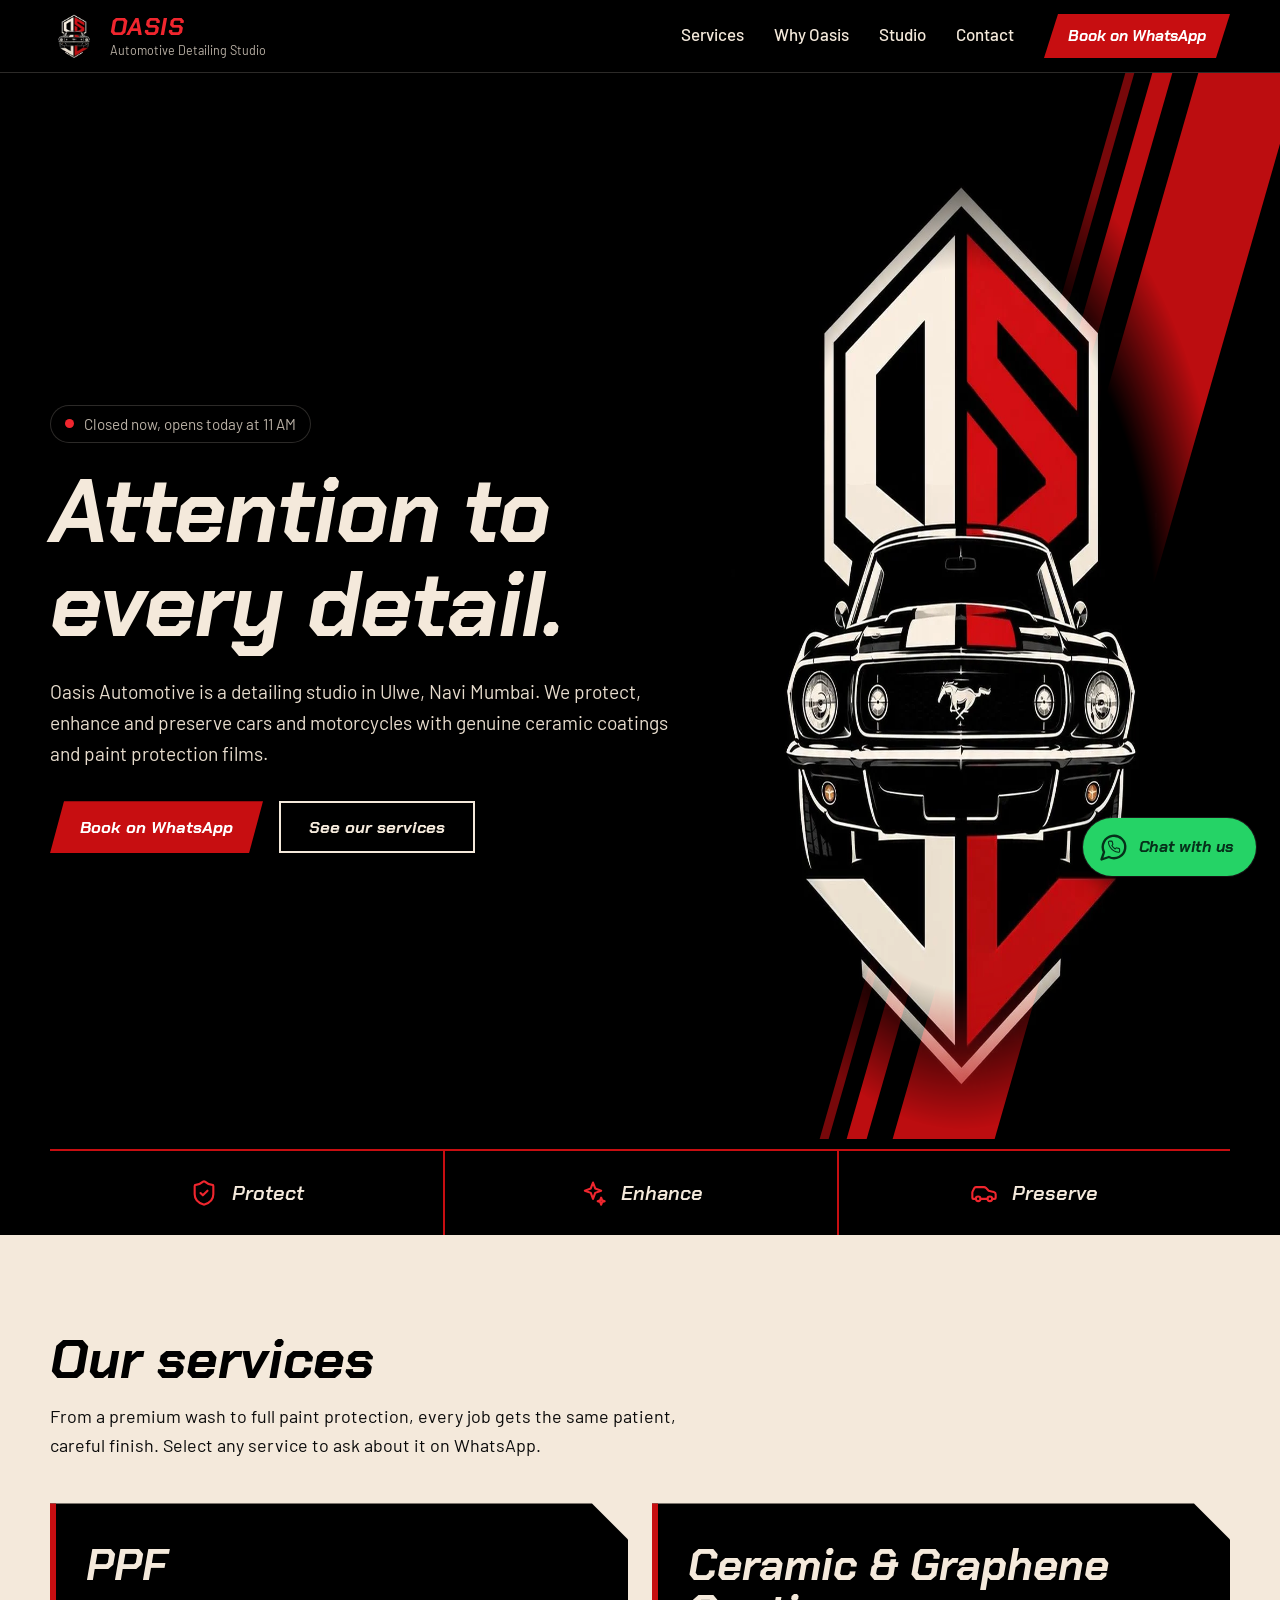
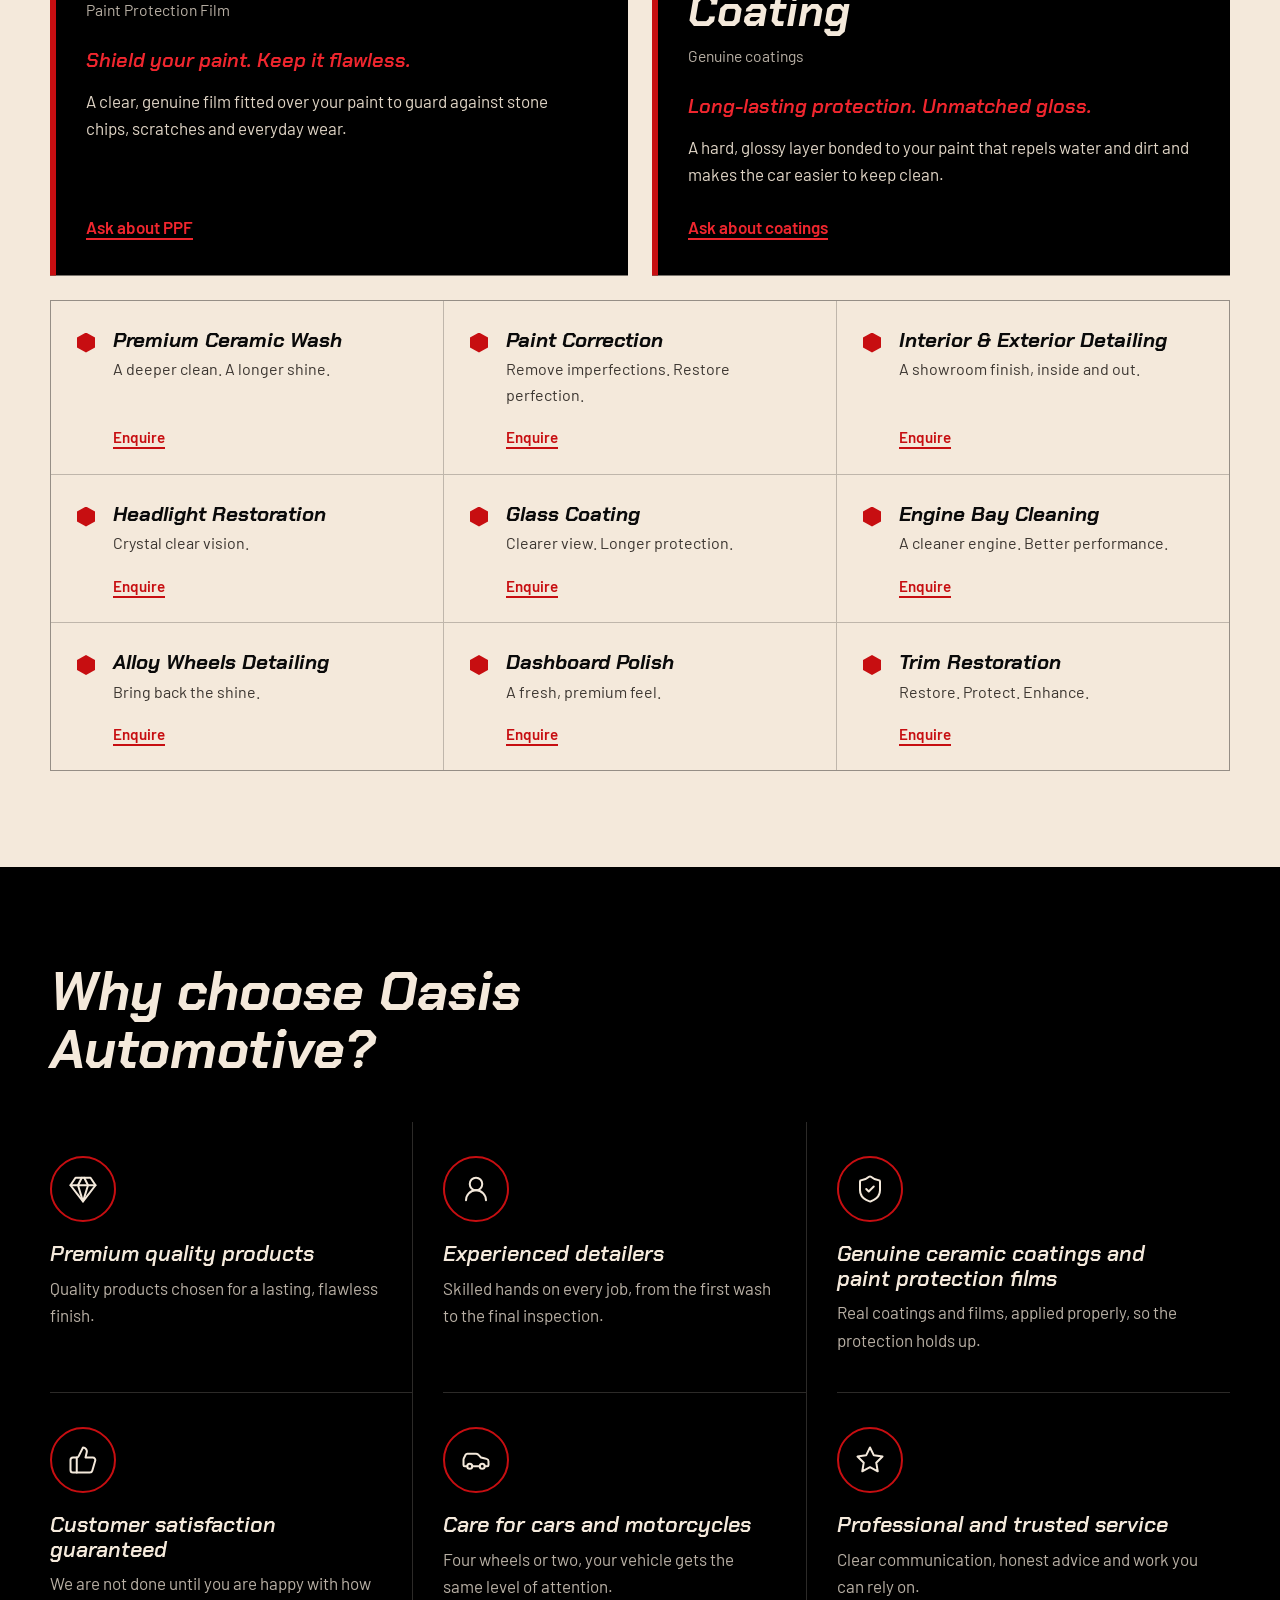
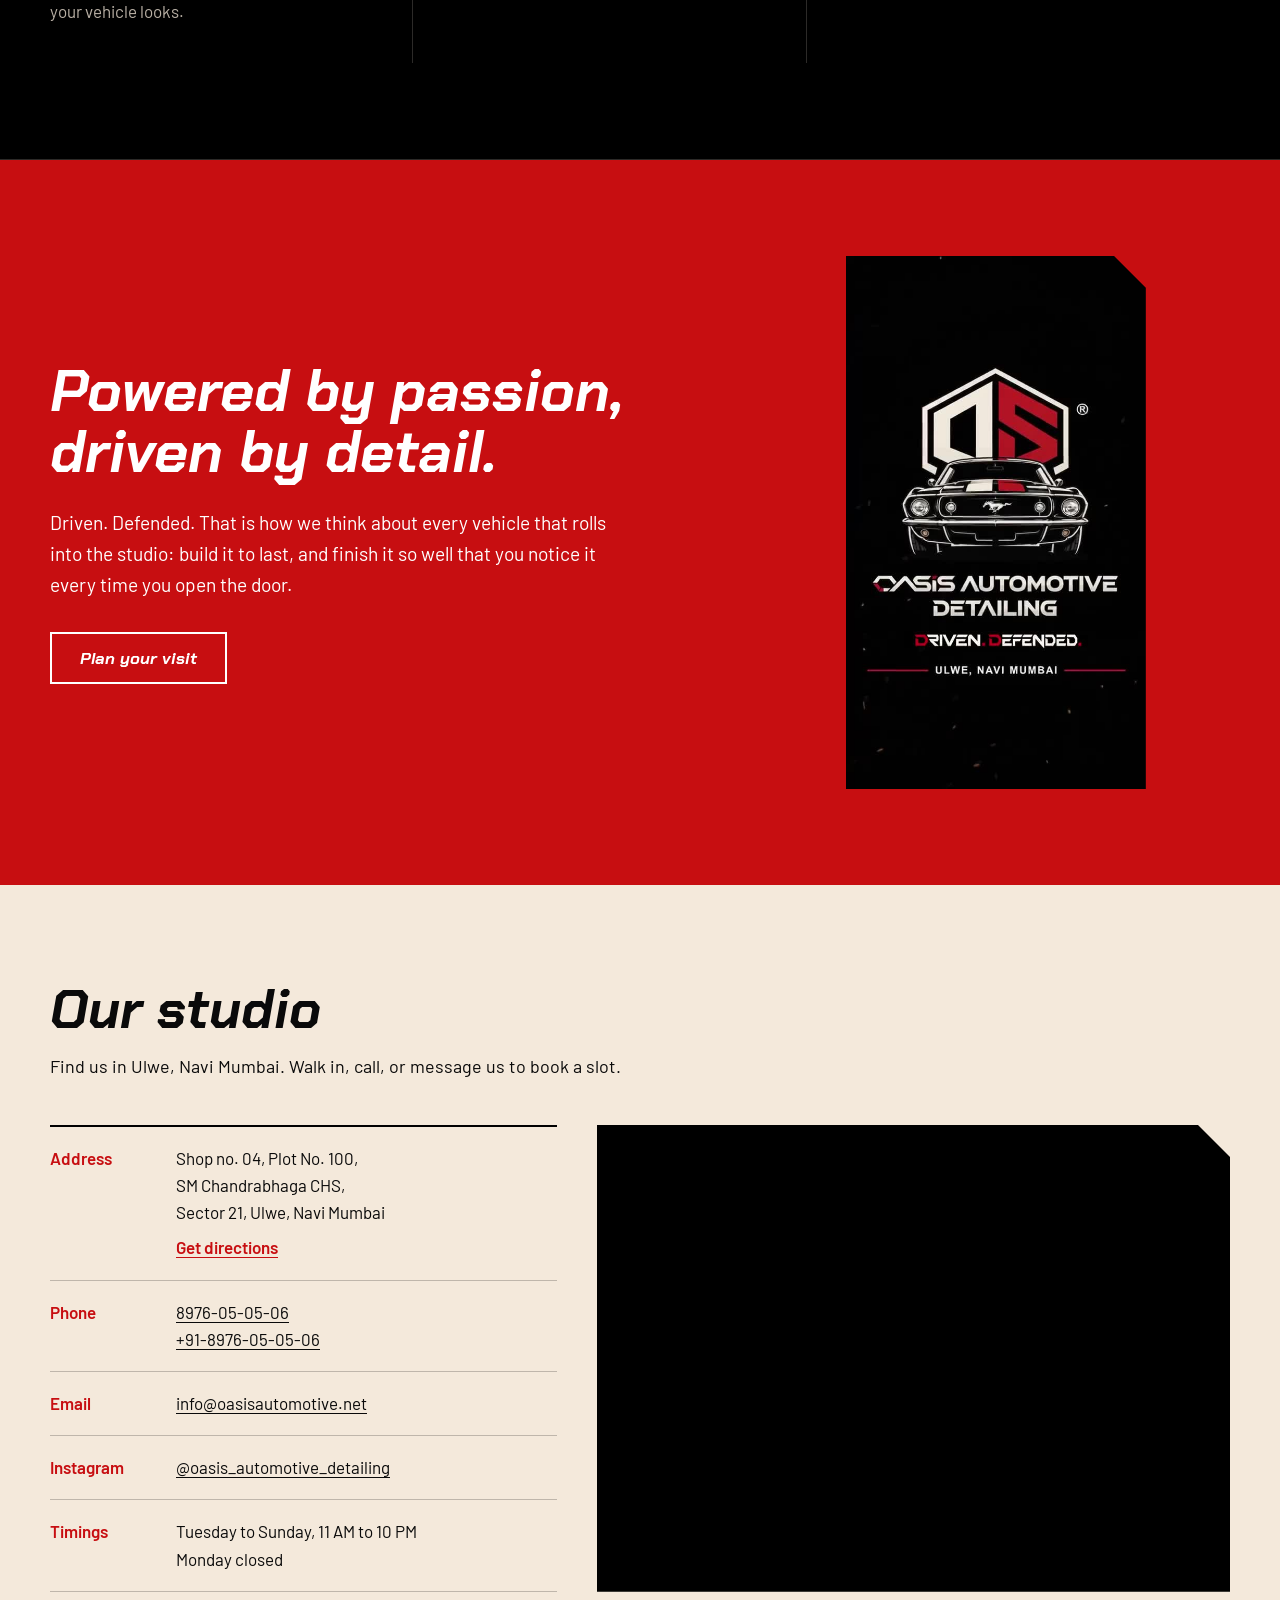
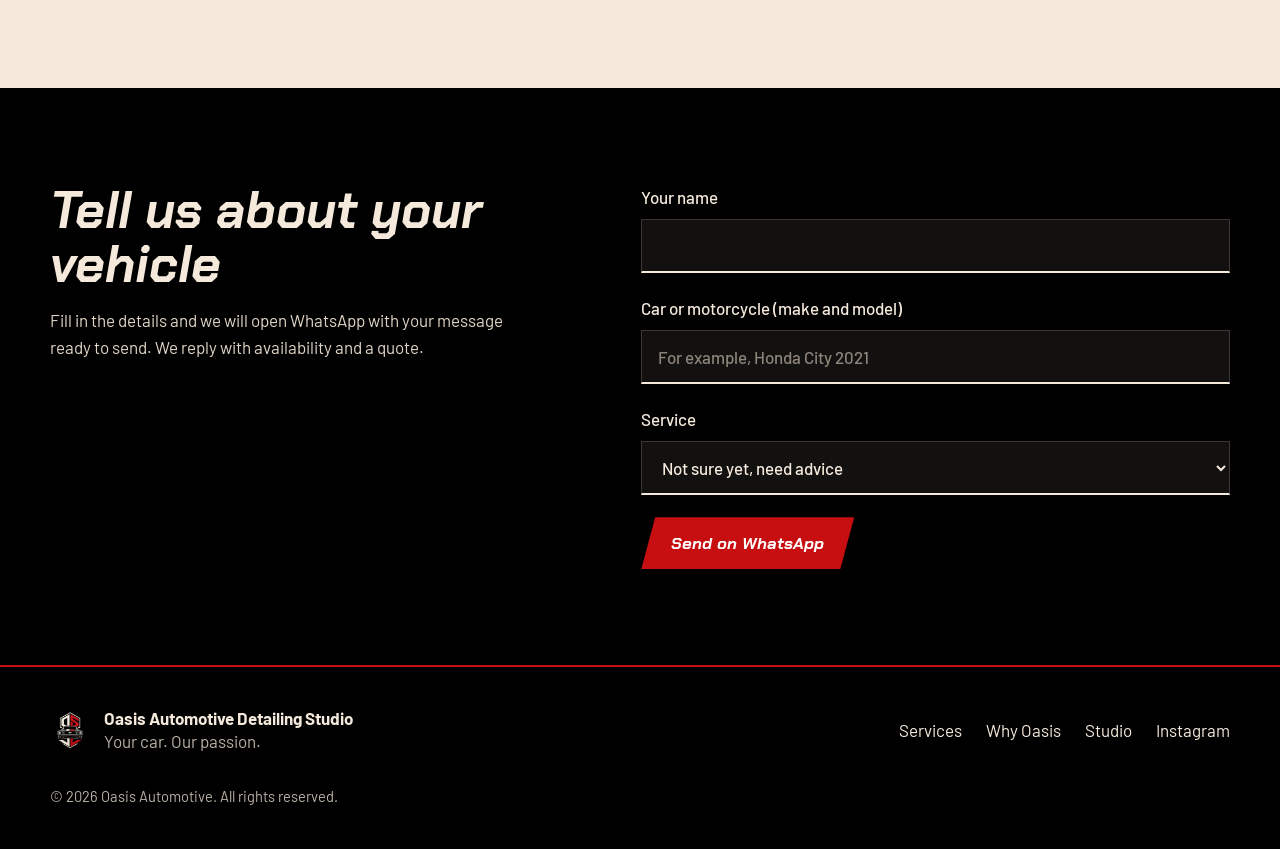
==== commit a66a94a3: "Add floating WhatsApp button" ====
--- a/index.html
+++ b/index.html
@@ -299,6 +299,12 @@
   </div>
 </footer>
 
+<!-- Floating WhatsApp button -->
+<a class="wa-float" data-wa href="https://wa.me/918976050506" aria-label="Chat with us on WhatsApp">
+  <svg viewBox="0 0 24 24" aria-hidden="true"><path d="M7.9 20A9 9 0 1 0 4 16.1L2 22Z"/><g transform="translate(6.6 6.4) scale(.45)"><path d="M22 16.92v3a2 2 0 0 1-2.18 2 19.79 19.79 0 0 1-8.63-3.07 19.5 19.5 0 0 1-6-6 19.79 19.79 0 0 1-3.07-8.67A2 2 0 0 1 4.11 2h3a2 2 0 0 1 2 1.72 12.84 12.84 0 0 0 .7 2.81 2 2 0 0 1-.45 2.11L8.09 9.91a16 16 0 0 0 6 6l1.27-1.27a2 2 0 0 1 2.11-.45 12.84 12.84 0 0 0 2.81.7A2 2 0 0 1 22 16.92z"/></g></svg>
+  <span>Chat with us</span>
+</a>
+
 <!-- Mobile quick actions -->
 <div class="quickbar">
   <a href="tel:+918976050506">Call</a>
--- a/css/style.css
+++ b/css/style.css
@@ -252,6 +252,25 @@
 .foot-links a:hover { text-decoration: underline; text-underline-offset: 4px; }
 .copy { width: 100%; color: var(--ash); font-size: .92rem; padding-top: 8px; }
 
+
+/* Floating WhatsApp button (desktop and tablet; phones use the bottom bar) */
+.wa-float {
+  position: fixed; right: 24px; bottom: 24px; z-index: 55;
+  display: inline-flex; align-items: center; gap: 10px;
+  height: 58px; padding: 0 22px 0 16px; border-radius: 100px;
+  background: #25d366; color: #06301a; text-decoration: none;
+  font-family: var(--font-display); font-style: italic; font-weight: 700; font-size: 1rem;
+  box-shadow: 0 6px 22px rgba(0, 0, 0, .55), 0 0 0 1px rgba(255, 255, 255, .12);
+  transition: background-color .18s, transform .18s;
+}
+.wa-float:hover { background: #3be07c; transform: translateY(-2px); }
+.wa-float svg { width: 30px; height: 30px; fill: none; stroke: #06301a; stroke-width: 1.9; stroke-linecap: round; stroke-linejoin: round; flex: none; }
+@media (max-width: 1100px) {
+  .wa-float { padding: 0; width: 58px; justify-content: center; }
+  .wa-float span { position: absolute; width: 1px; height: 1px; overflow: hidden; clip: rect(0 0 0 0); white-space: nowrap; }
+}
+@media (max-width: 600px) { .wa-float { display: none; } }
+
 /* Mobile quick actions */
 .quickbar { display: none; }
 
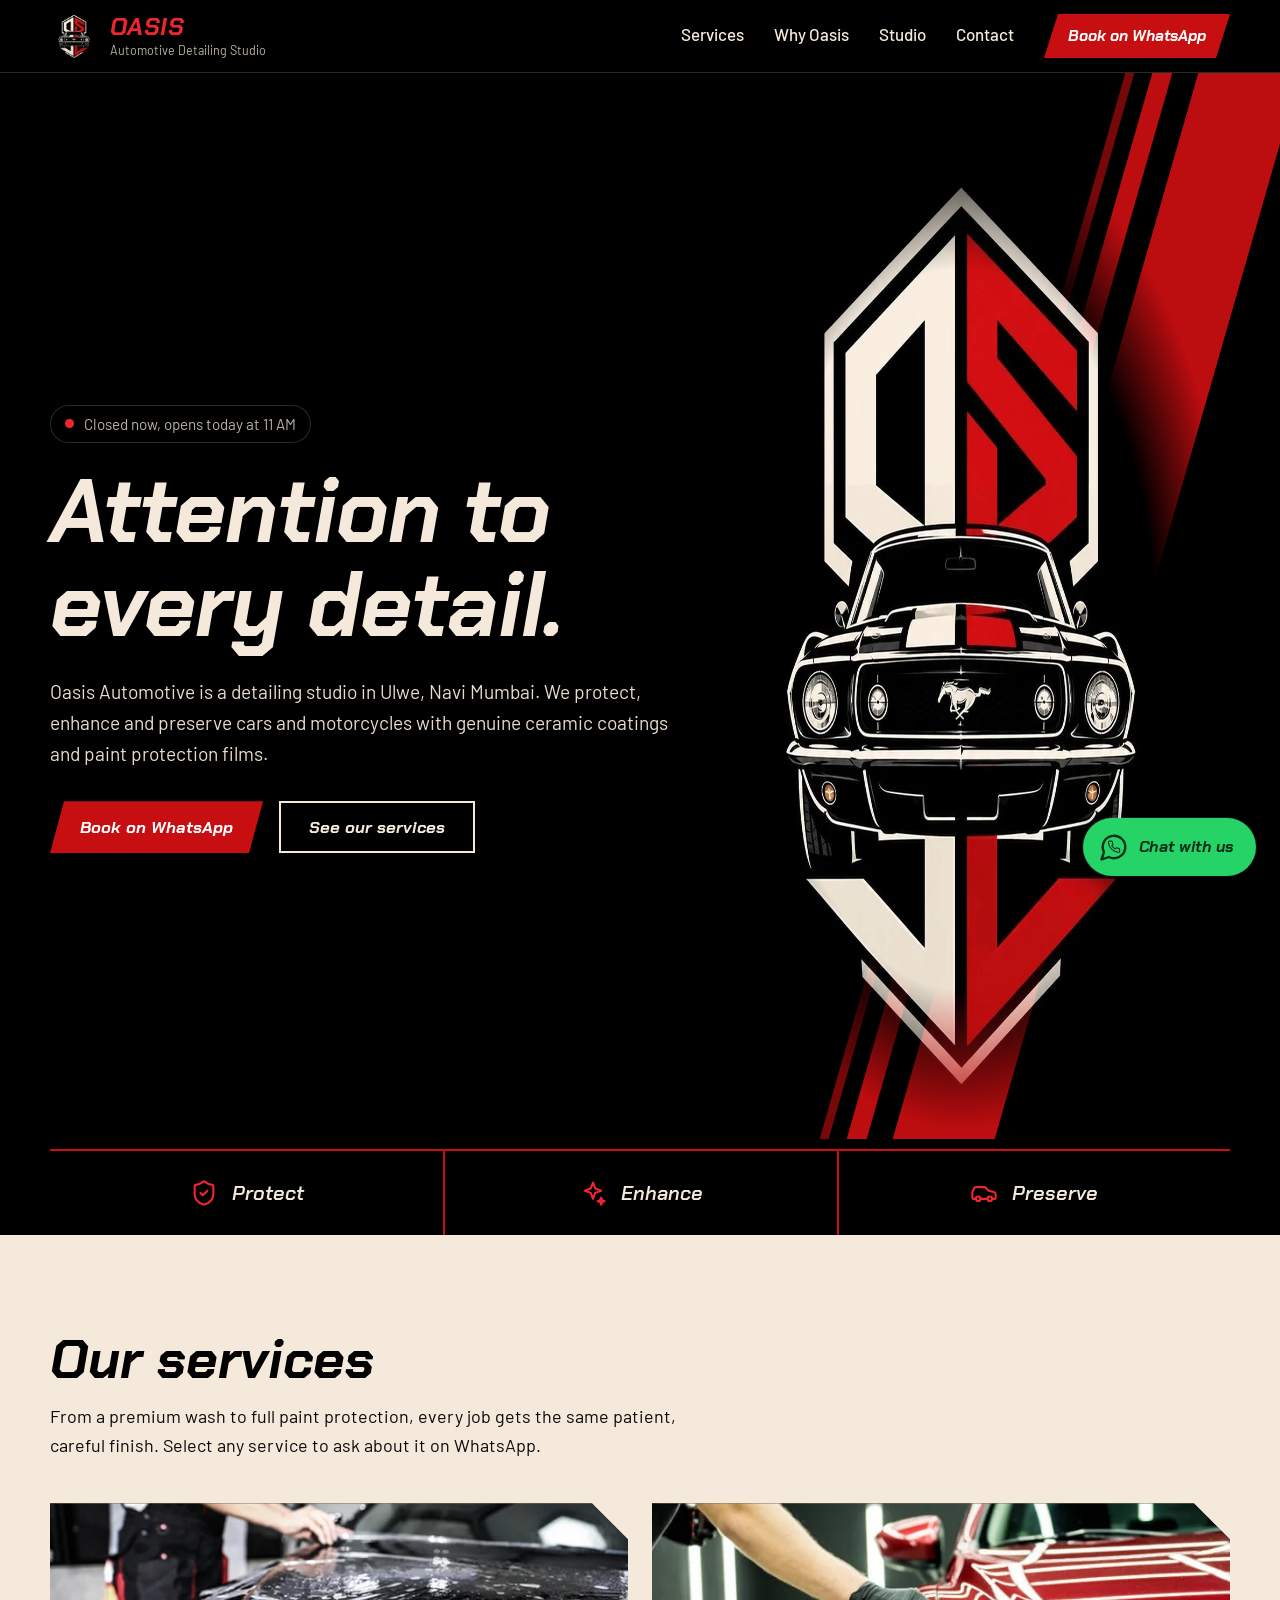
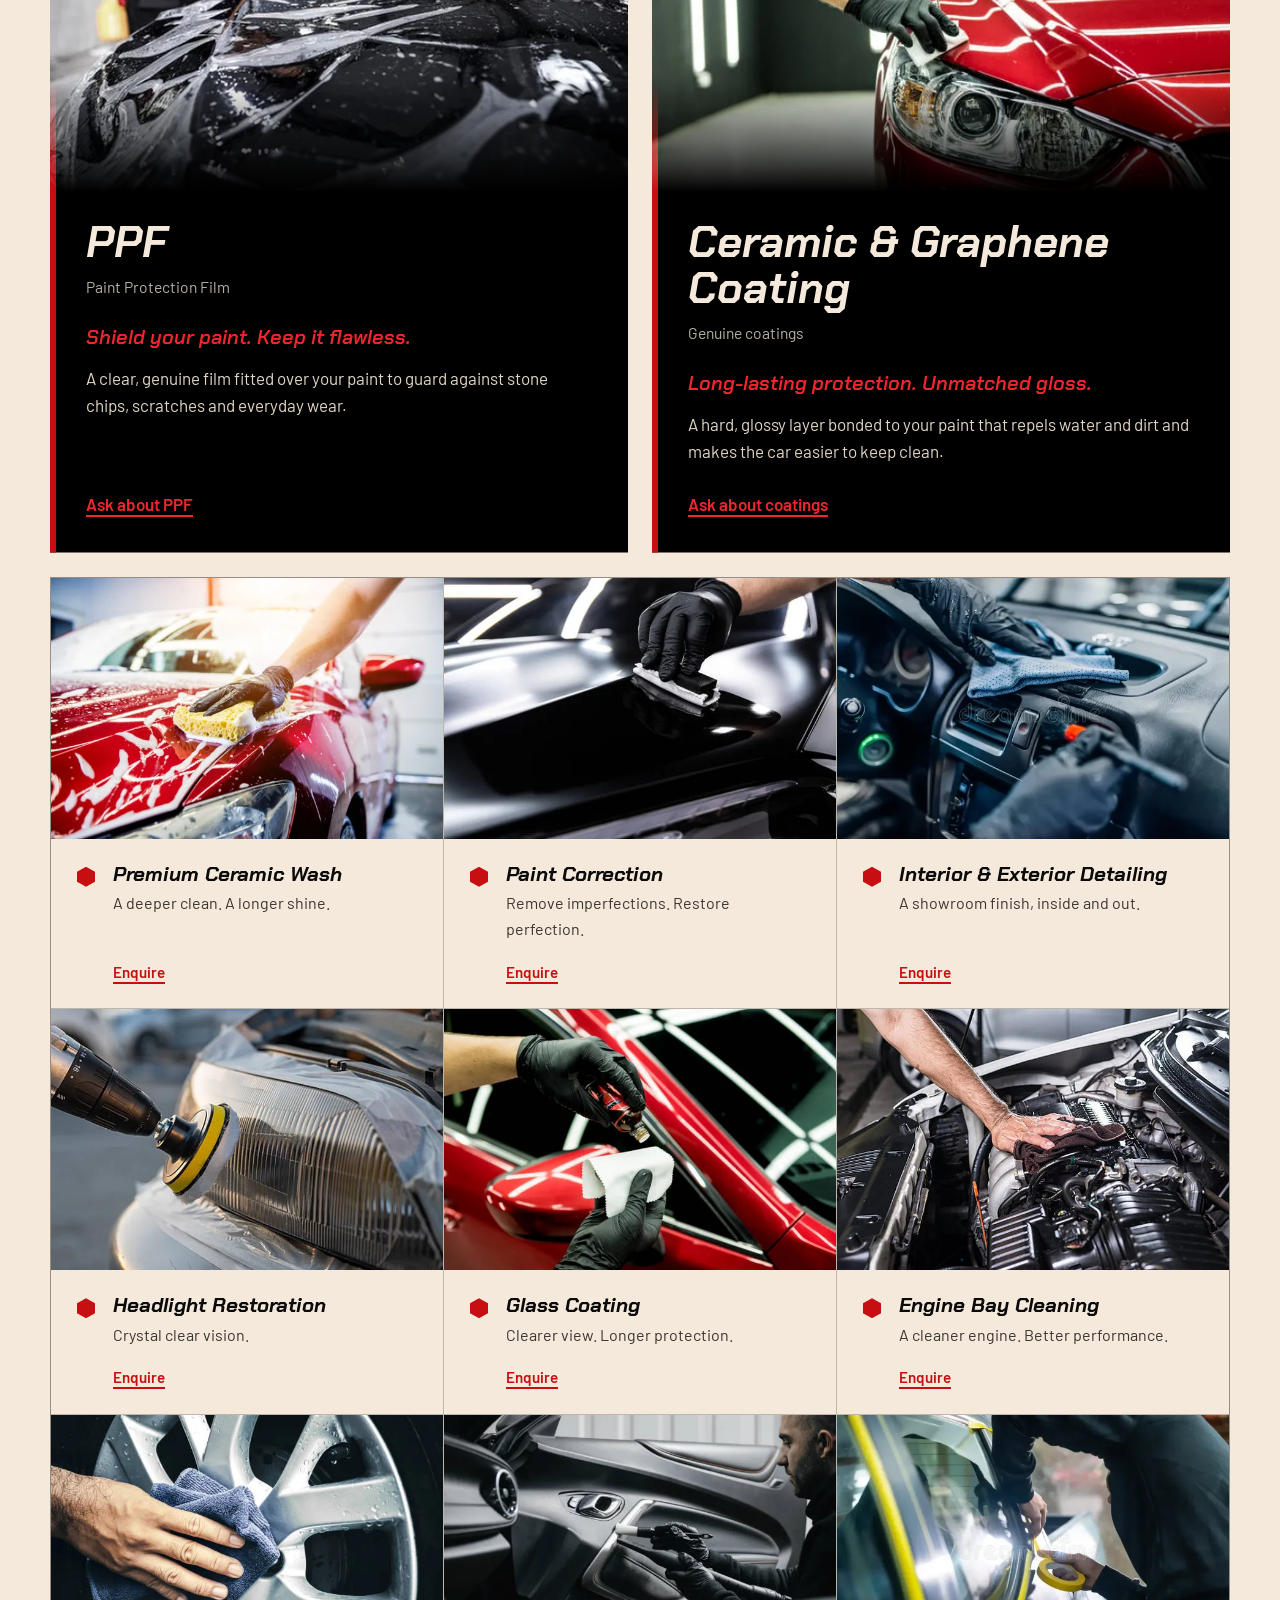
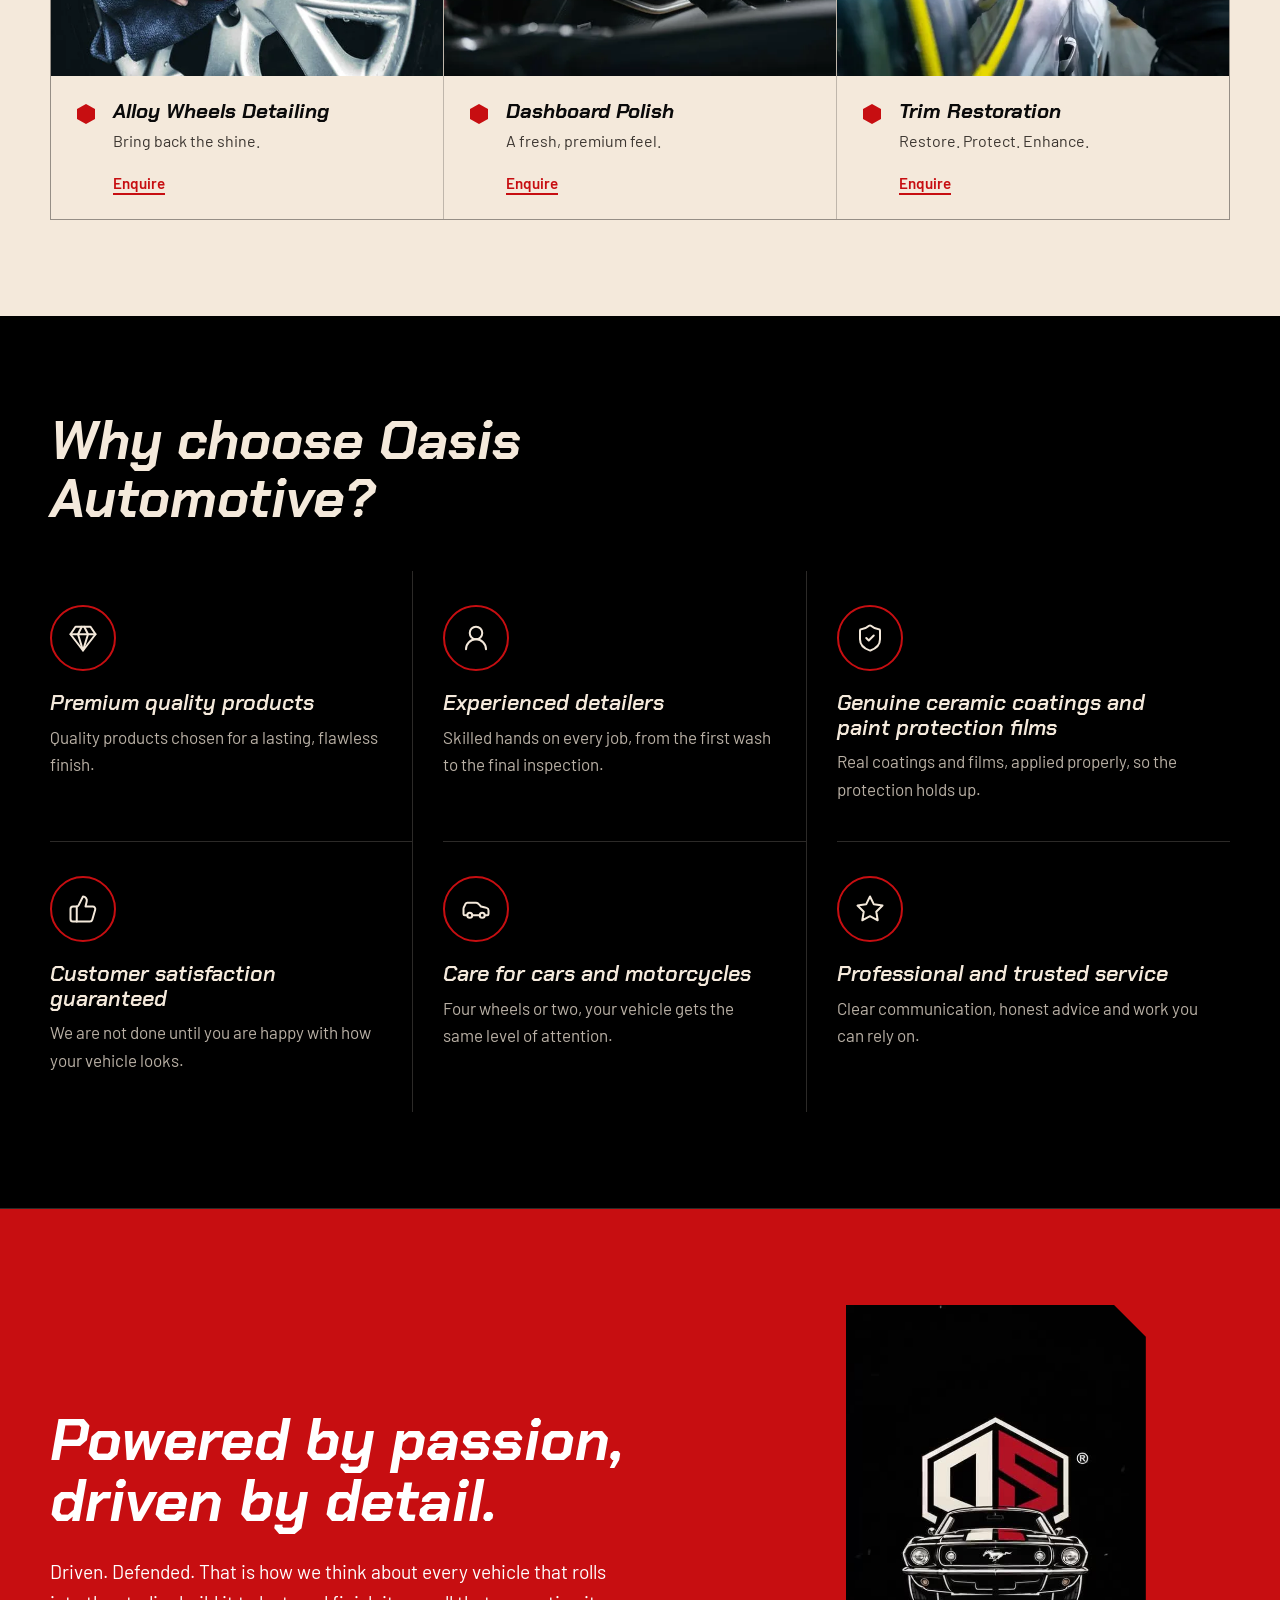
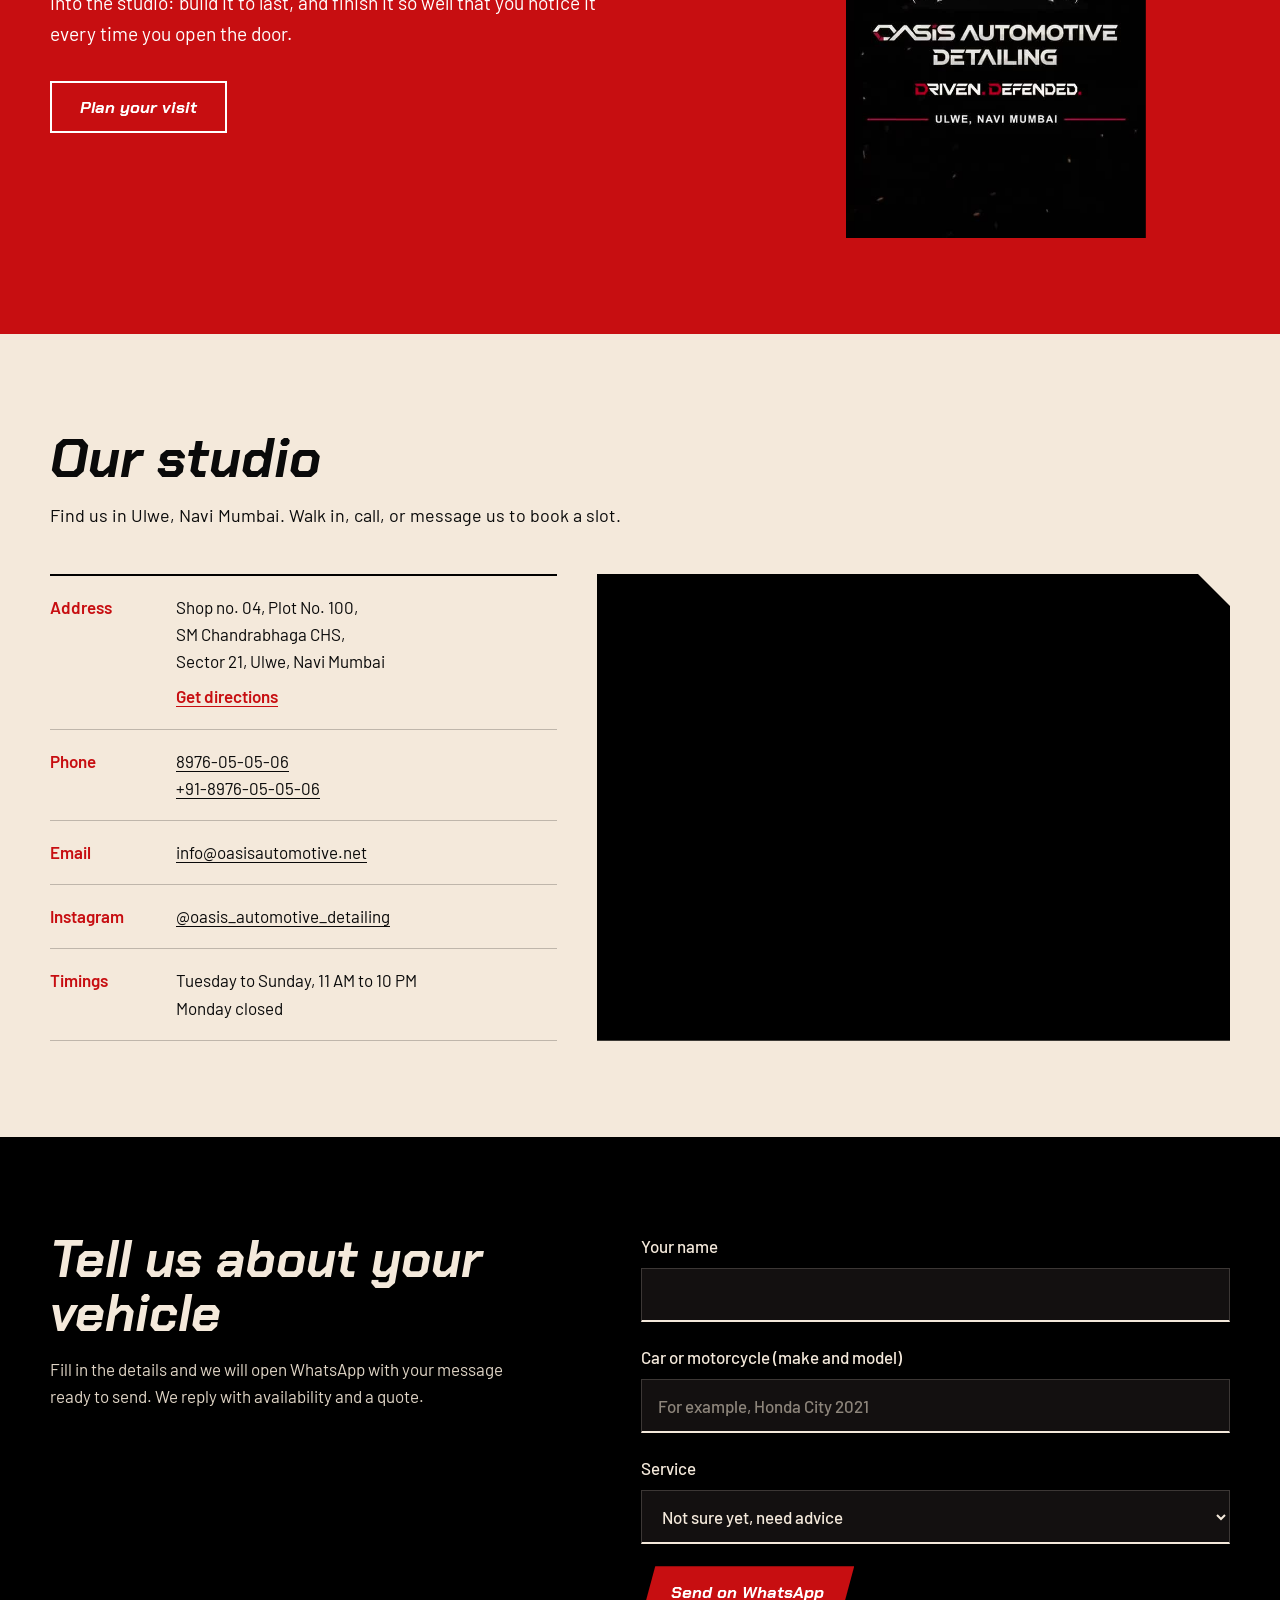
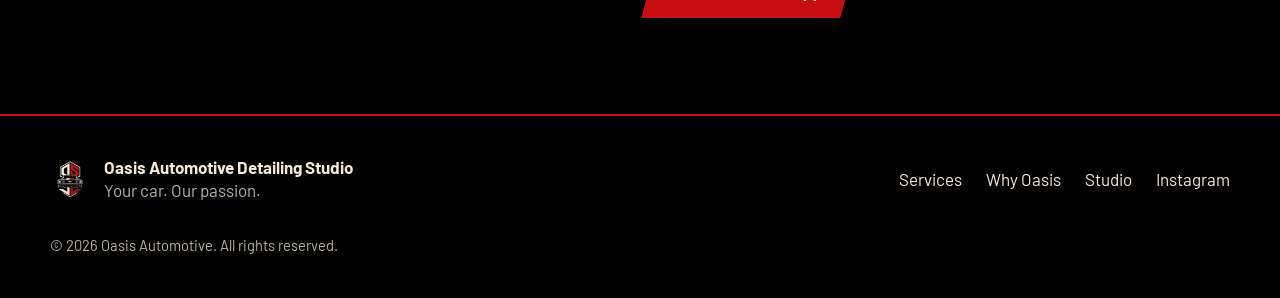
==== commit b3038ff7: "Add photos to all 11 services" ====
--- a/index.html
+++ b/index.html
@@ -116,14 +116,14 @@
     </div>
 
     <div class="flagships">
-      <a class="flag" data-service="PPF (Paint Protection Film)" href="https://wa.me/918976050506">
+      <a class="flag" data-service="PPF (Paint Protection Film)" href="https://wa.me/918976050506"><img class="thumb" src="assets/services/ppf.webp" width="640" height="427" alt="" loading="lazy">
         <h3>PPF</h3>
         <p class="flag-sub">Paint Protection Film</p>
         <p class="flag-tag">Shield your paint. Keep it flawless.</p>
         <p class="flag-body">A clear, genuine film fitted over your paint to guard against stone chips, scratches and everyday wear.</p>
         <span class="enquire">Ask about PPF</span>
       </a>
-      <a class="flag" data-service="Ceramic & Graphene Coating" href="https://wa.me/918976050506">
+      <a class="flag" data-service="Ceramic & Graphene Coating" href="https://wa.me/918976050506"><img class="thumb" src="assets/services/ceramic-graphene.webp" width="640" height="427" alt="" loading="lazy">
         <h3>Ceramic &amp; Graphene Coating</h3>
         <p class="flag-sub">Genuine coatings</p>
         <p class="flag-tag">Long-lasting protection. Unmatched gloss.</p>
@@ -133,15 +133,15 @@
     </div>
 
     <ul class="svc-list">
-      <li><a data-service="Premium Ceramic Wash" href="https://wa.me/918976050506"><span class="hex"></span><span class="svc-name">Premium Ceramic Wash</span><span class="svc-tag">A deeper clean. A longer shine.</span><span class="enquire">Enquire</span></a></li>
-      <li><a data-service="Paint Correction" href="https://wa.me/918976050506"><span class="hex"></span><span class="svc-name">Paint Correction</span><span class="svc-tag">Remove imperfections. Restore perfection.</span><span class="enquire">Enquire</span></a></li>
-      <li><a data-service="Interior & Exterior Detailing" href="https://wa.me/918976050506"><span class="hex"></span><span class="svc-name">Interior &amp; Exterior Detailing</span><span class="svc-tag">A showroom finish, inside and out.</span><span class="enquire">Enquire</span></a></li>
-      <li><a data-service="Headlight Restoration" href="https://wa.me/918976050506"><span class="hex"></span><span class="svc-name">Headlight Restoration</span><span class="svc-tag">Crystal clear vision.</span><span class="enquire">Enquire</span></a></li>
-      <li><a data-service="Glass Coating" href="https://wa.me/918976050506"><span class="hex"></span><span class="svc-name">Glass Coating</span><span class="svc-tag">Clearer view. Longer protection.</span><span class="enquire">Enquire</span></a></li>
-      <li><a data-service="Engine Bay Cleaning" href="https://wa.me/918976050506"><span class="hex"></span><span class="svc-name">Engine Bay Cleaning</span><span class="svc-tag">A cleaner engine. Better performance.</span><span class="enquire">Enquire</span></a></li>
-      <li><a data-service="Alloy Wheels Detailing" href="https://wa.me/918976050506"><span class="hex"></span><span class="svc-name">Alloy Wheels Detailing</span><span class="svc-tag">Bring back the shine.</span><span class="enquire">Enquire</span></a></li>
-      <li><a data-service="Dashboard Polish" href="https://wa.me/918976050506"><span class="hex"></span><span class="svc-name">Dashboard Polish</span><span class="svc-tag">A fresh, premium feel.</span><span class="enquire">Enquire</span></a></li>
-      <li><a data-service="Trim Restoration" href="https://wa.me/918976050506"><span class="hex"></span><span class="svc-name">Trim Restoration</span><span class="svc-tag">Restore. Protect. Enhance.</span><span class="enquire">Enquire</span></a></li>
+      <li><a data-service="Premium Ceramic Wash" href="https://wa.me/918976050506"><img class="thumb" src="assets/services/ceramic-wash.webp" width="640" height="427" alt="" loading="lazy"><span class="hex"></span><span class="svc-name">Premium Ceramic Wash</span><span class="svc-tag">A deeper clean. A longer shine.</span><span class="enquire">Enquire</span></a></li>
+      <li><a data-service="Paint Correction" href="https://wa.me/918976050506"><img class="thumb" src="assets/services/paint-correction.webp" width="640" height="427" alt="" loading="lazy"><span class="hex"></span><span class="svc-name">Paint Correction</span><span class="svc-tag">Remove imperfections. Restore perfection.</span><span class="enquire">Enquire</span></a></li>
+      <li><a data-service="Interior & Exterior Detailing" href="https://wa.me/918976050506"><img class="thumb" src="assets/services/interior-exterior.webp" width="640" height="427" alt="" loading="lazy"><span class="hex"></span><span class="svc-name">Interior &amp; Exterior Detailing</span><span class="svc-tag">A showroom finish, inside and out.</span><span class="enquire">Enquire</span></a></li>
+      <li><a data-service="Headlight Restoration" href="https://wa.me/918976050506"><img class="thumb" src="assets/services/headlight.webp" width="640" height="427" alt="" loading="lazy"><span class="hex"></span><span class="svc-name">Headlight Restoration</span><span class="svc-tag">Crystal clear vision.</span><span class="enquire">Enquire</span></a></li>
+      <li><a data-service="Glass Coating" href="https://wa.me/918976050506"><img class="thumb" src="assets/services/glass-coating.webp" width="640" height="427" alt="" loading="lazy"><span class="hex"></span><span class="svc-name">Glass Coating</span><span class="svc-tag">Clearer view. Longer protection.</span><span class="enquire">Enquire</span></a></li>
+      <li><a data-service="Engine Bay Cleaning" href="https://wa.me/918976050506"><img class="thumb" src="assets/services/engine-bay.webp" width="640" height="427" alt="" loading="lazy"><span class="hex"></span><span class="svc-name">Engine Bay Cleaning</span><span class="svc-tag">A cleaner engine. Better performance.</span><span class="enquire">Enquire</span></a></li>
+      <li><a data-service="Alloy Wheels Detailing" href="https://wa.me/918976050506"><img class="thumb" src="assets/services/alloy-wheels.webp" width="640" height="427" alt="" loading="lazy"><span class="hex"></span><span class="svc-name">Alloy Wheels Detailing</span><span class="svc-tag">Bring back the shine.</span><span class="enquire">Enquire</span></a></li>
+      <li><a data-service="Dashboard Polish" href="https://wa.me/918976050506"><img class="thumb" src="assets/services/dashboard.webp" width="640" height="427" alt="" loading="lazy"><span class="hex"></span><span class="svc-name">Dashboard Polish</span><span class="svc-tag">A fresh, premium feel.</span><span class="enquire">Enquire</span></a></li>
+      <li><a data-service="Trim Restoration" href="https://wa.me/918976050506"><img class="thumb" src="assets/services/trim.webp" width="640" height="427" alt="" loading="lazy"><span class="hex"></span><span class="svc-name">Trim Restoration</span><span class="svc-tag">Restore. Protect. Enhance.</span><span class="enquire">Enquire</span></a></li>
     </ul>
   </div>
 </section>
--- a/css/style.css
+++ b/css/style.css
@@ -158,6 +158,11 @@
 }
 .flag::before { content: ""; position: absolute; left: 0; top: 0; bottom: 0; width: 6px; background: var(--red); }
 .flag:hover { background: #1b1010; }
+.flag .thumb {
+  max-width: none; height: auto; width: calc(100% + 72px); margin: -40px -36px 28px; aspect-ratio: 2 / 1; object-fit: cover;
+  -webkit-mask-image: linear-gradient(#000 62%, transparent 100%);
+          mask-image: linear-gradient(#000 62%, transparent 100%);
+}
 .flag h3 { font-size: clamp(2rem, 3.4vw, 2.8rem); margin-bottom: 8px; }
 .flag-sub { color: var(--ash); font-size: .98rem; margin-bottom: 22px; }
 .flag-tag { font-family: var(--font-display); font-style: italic; font-weight: 600; font-size: 1.25rem; color: var(--red-hot); margin-bottom: 12px; }
@@ -170,17 +175,18 @@
 }
 .svc-list li { background: var(--bone); }
 .svc-list a {
-  position: relative; display: grid; grid-template-columns: 22px 1fr; column-gap: 14px; row-gap: 4px; grid-template-rows: auto 1fr auto;
+  position: relative; display: grid; grid-template-columns: 22px 1fr; column-gap: 14px; row-gap: 4px; grid-template-rows: auto auto 1fr auto;
   height: 100%; padding: 28px 26px 24px; text-decoration: none; color: #0a0a0a;
   transition: background-color .18s, color .18s;
 }
 .hex {
-  grid-row: 1 / span 2; width: 18px; height: 20px; margin-top: 4px; background: var(--red);
+  grid-row: 2 / span 2; width: 18px; height: 20px; margin-top: 4px; background: var(--red);
   clip-path: polygon(50% 0, 100% 25%, 100% 75%, 50% 100%, 0 75%, 0 25%);
 }
-.svc-name { font-family: var(--font-display); font-style: italic; font-weight: 700; font-size: 1.28rem; line-height: 1.15; }
-.svc-tag { grid-column: 2; color: #3b3530; font-size: 1rem; }
-.svc-list .enquire { grid-column: 2; align-self: end; margin-top: 14px; font-size: .95rem; color: var(--red); }
+.svc-list .thumb { max-width: none; height: auto; grid-column: 1 / -1; width: calc(100% + 52px); margin: -28px -26px 20px; aspect-ratio: 3 / 2; object-fit: cover; }
+.svc-name { grid-column: 2; grid-row: 2; font-family: var(--font-display); font-style: italic; font-weight: 700; font-size: 1.28rem; line-height: 1.15; }
+.svc-tag { grid-column: 2; grid-row: 3; color: #3b3530; font-size: 1rem; }
+.svc-list .enquire { grid-column: 2; grid-row: 4; align-self: end; margin-top: 14px; font-size: .95rem; color: var(--red); }
 .svc-list a:hover { background: #000; color: var(--bone); }
 .svc-list a:hover .svc-tag { color: #d9cfc1; }
 .svc-list a:hover .enquire { color: var(--red-hot); }
@@ -328,6 +334,8 @@
   body { font-size: 1rem; padding-bottom: 64px; }
   .brand-sub { display: none; }
   .svc-list { grid-template-columns: 1fr; }
+  .svc-list .thumb { aspect-ratio: 16 / 9; }
+  .flag .thumb { width: calc(100% + 52px); margin: -32px -26px 24px; }
   .why-grid { grid-template-columns: 1fr; }
   .why-grid li, .why-grid li:nth-child(n) { margin-right: 0; padding: 28px 0; border-right: 0; }
   .why-grid li + li { border-top: 1px solid var(--line); }
